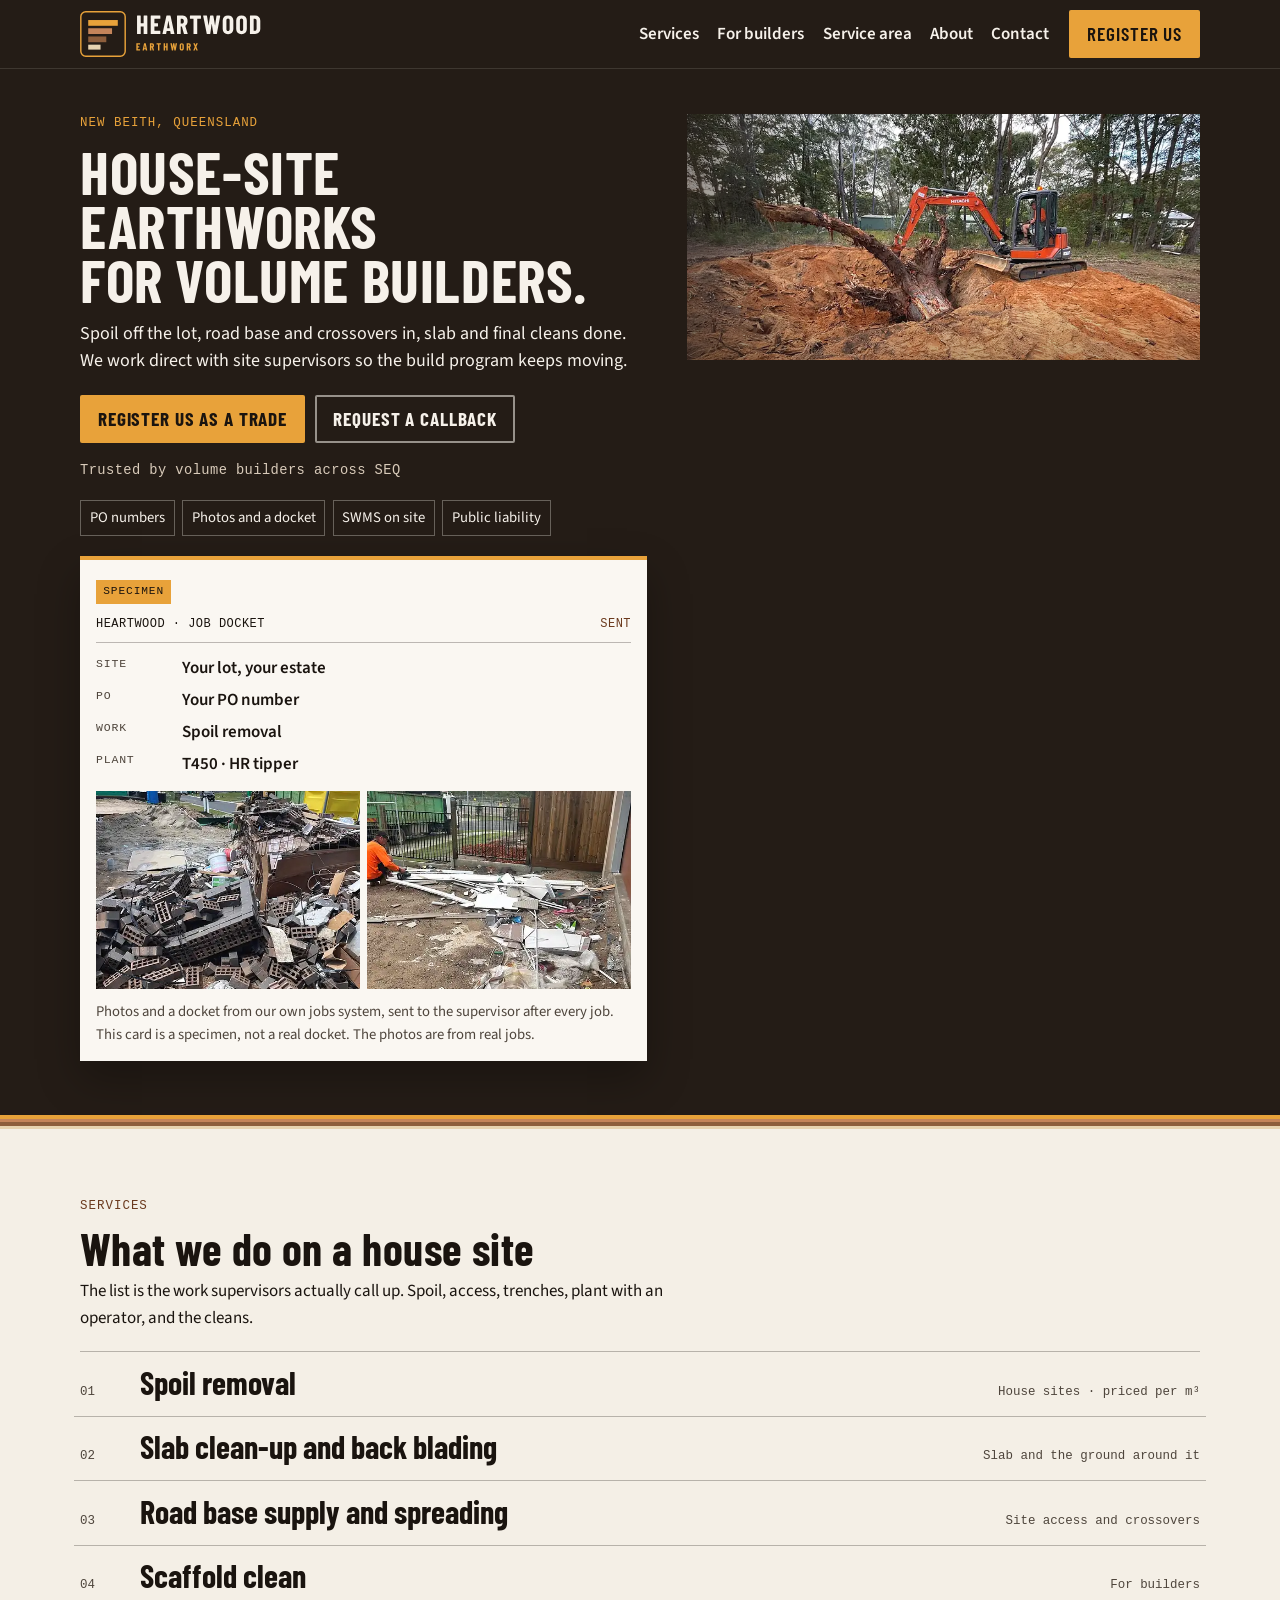
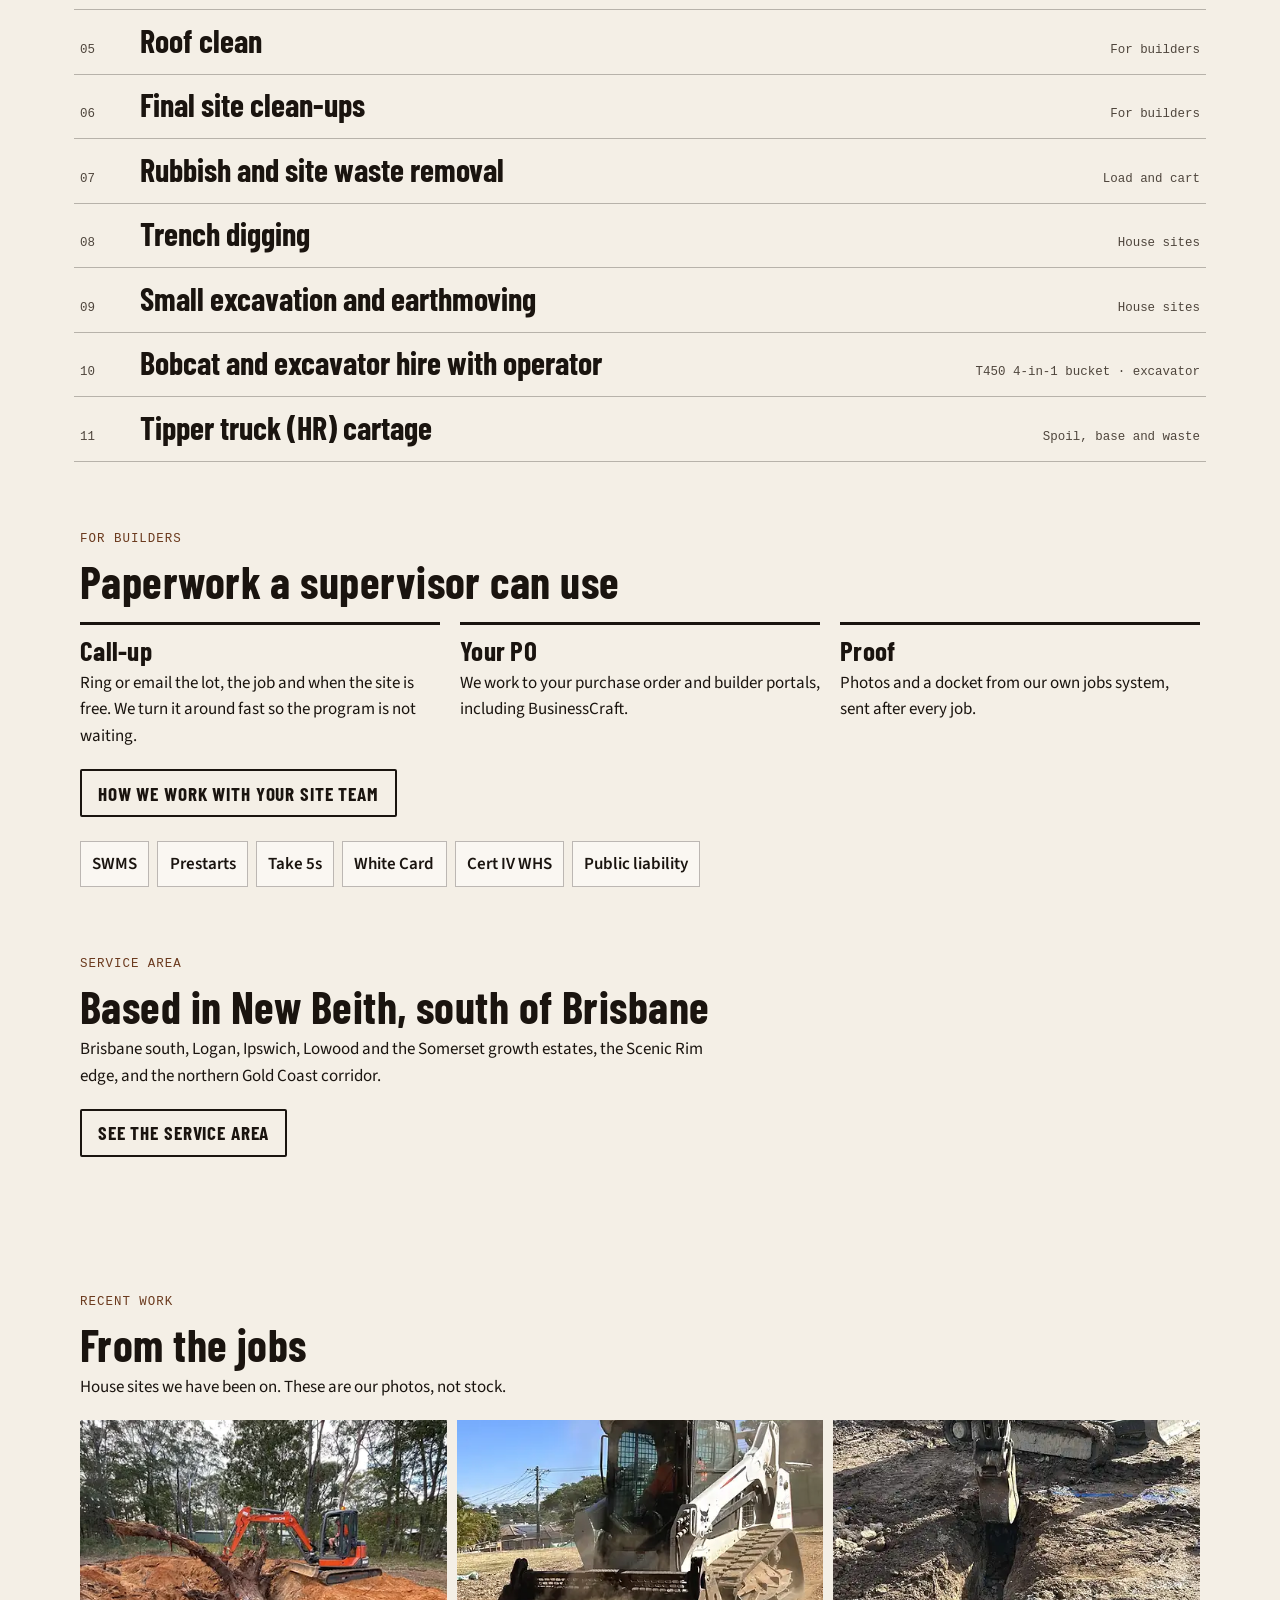
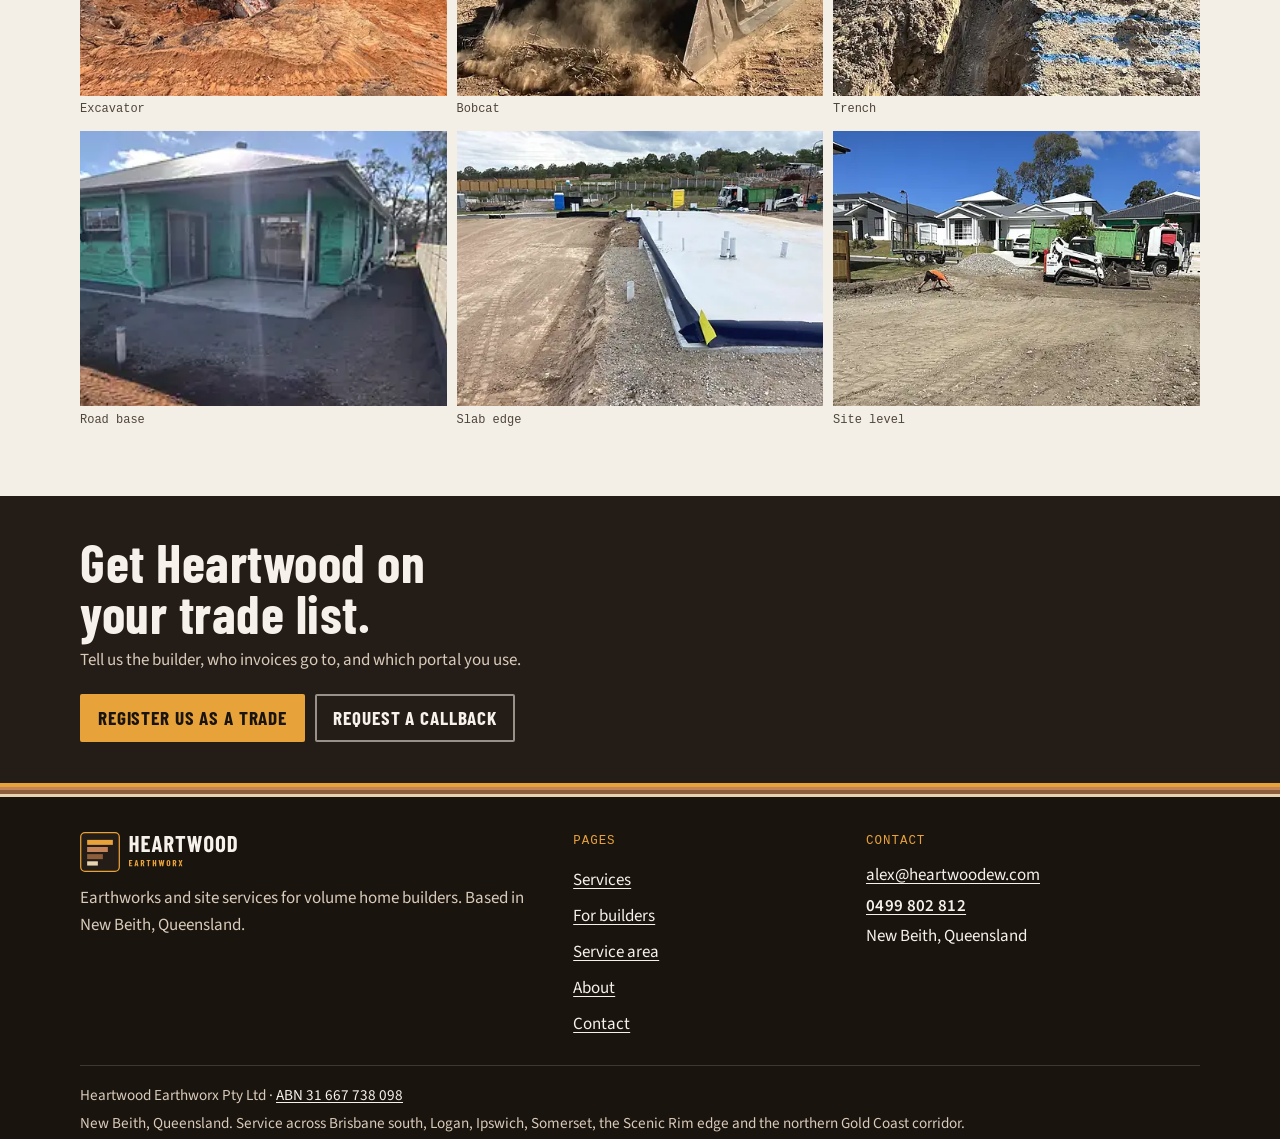
==== index.html @ 65f6368e "Publish Heartwood Earthworx website for GitHub Pages. Static site from Origin main (58dee75), with C" ====
<!DOCTYPE html>
<html lang="en-AU">
<head>
  <meta charset="utf-8">
  <meta name="viewport" content="width=device-width, initial-scale=1">
  <title>Heartwood Earthworx | House-site earthworks, SEQ</title>
  <meta name="description" content="Spoil removal, slab and final cleans, road base, trenches and plant with an operator. For volume home builders in SEQ. New Beith, QLD.">
  <link rel="canonical" href="https://heartwoodew.com/">
  <meta name="theme-color" content="#241c16">
  <meta name="robots" content="index, follow">
  <meta property="og:type" content="website">
  <meta property="og:site_name" content="Heartwood Earthworx">
  <meta property="og:locale" content="en_AU">
  <meta property="og:title" content="Heartwood Earthworx | House-site earthworks, SEQ">
  <meta property="og:description" content="Spoil removal, slab and final cleans, road base, trenches and plant with an operator. For volume home builders in SEQ. New Beith, QLD.">
  <meta property="og:url" content="https://heartwoodew.com/">
  <meta property="og:image" content="https://heartwoodew.com/images/og-image.png">
  <meta property="og:image:width" content="1200">
  <meta property="og:image:height" content="630">
  <meta property="og:image:alt" content="Heartwood Earthworx. House-site earthworks for volume builders in south-east Queensland.">
  <meta name="twitter:card" content="summary_large_image">
  <meta name="twitter:title" content="Heartwood Earthworx | House-site earthworks, SEQ">
  <meta name="twitter:description" content="Spoil removal, slab and final cleans, road base, trenches and plant with an operator. For volume home builders in SEQ. New Beith, QLD.">
  <meta name="twitter:image" content="https://heartwoodew.com/images/og-image.png">
  <link rel="icon" href="favicon.svg" type="image/svg+xml">
  <link rel="icon" href="favicon-32.png" type="image/png" sizes="32x32">
  <link rel="icon" href="favicon.ico" sizes="any">
  <link rel="apple-touch-icon" href="apple-touch-icon.png">
  <link rel="manifest" href="site.webmanifest">
  <link rel="preload" href="fonts/barlow-condensed-700.woff2" as="font" type="font/woff2" crossorigin>
  <link rel="preload" href="fonts/source-sans-3-400.woff2" as="font" type="font/woff2" crossorigin>
  <link rel="preload" as="image" type="image/webp" href="images/jobs/excavator-stump-1280.webp" imagesrcset="images/jobs/excavator-stump-800.webp 800w, images/jobs/excavator-stump-1280.webp 1280w, images/jobs/excavator-stump-1600.webp 1600w" imagesizes="(min-width: 960px) 46vw, 100vw">
  <link rel="stylesheet" href="css/styles.css">
  <script type="application/ld+json" id="business-schema">
{
  "@context": "https://schema.org",
  "@type": "HomeAndConstructionBusiness",
  "@id": "https://heartwoodew.com/#business",
  "name": "Heartwood Earthworx",
  "legalName": "Heartwood Earthworx Pty Ltd",
  "url": "https://heartwoodew.com/",
  "image": "https://heartwoodew.com/images/og-image.png",
  "logo": "https://heartwoodew.com/images/logo-mark.png",
  "email": "alex@heartwoodew.com",
  "telephone": "+61499802812",
  "foundingDate": "2022",
  "description": "Earthworks and site services for volume home builders in south-east Queensland. Spoil removal, slab and final cleans, road base, trenches, and plant hire with operator.",
  "slogan": "House-site earthworks for volume builders.",
  "taxID": "31 667 738 098",
  "currenciesAccepted": "AUD",
  "address": {
    "@type": "PostalAddress",
    "streetAddress": "TODO_STREET_ADDRESS",
    "addressLocality": "New Beith",
    "addressRegion": "QLD",
    "postalCode": "TODO_POSTCODE",
    "addressCountry": "AU"
  },
  "areaServed": [
    {
      "@type": "City",
      "name": "Brisbane"
    },
    {
      "@type": "City",
      "name": "Logan"
    },
    {
      "@type": "City",
      "name": "Ipswich"
    },
    {
      "@type": "AdministrativeArea",
      "name": "Somerset"
    },
    {
      "@type": "AdministrativeArea",
      "name": "Scenic Rim"
    },
    {
      "@type": "AdministrativeArea",
      "name": "Gold Coast northern corridor"
    }
  ],
  "hasOfferCatalog": {
    "@type": "OfferCatalog",
    "name": "House-site earthworks and site services",
    "itemListElement": [
      {
        "@type": "Offer",
        "itemOffered": {
          "@type": "Service",
          "name": "Spoil removal",
          "description": "Load and cart spoil from house sites. Priced per cubic metre."
        }
      },
      {
        "@type": "Offer",
        "itemOffered": {
          "@type": "Service",
          "name": "Slab clean-up and back blading",
          "description": "Clean the slab and back-blade the site around it."
        }
      },
      {
        "@type": "Offer",
        "itemOffered": {
          "@type": "Service",
          "name": "Road base supply and spreading",
          "description": "Supply and spread road base for site access and crossovers."
        }
      },
      {
        "@type": "Offer",
        "itemOffered": {
          "@type": "Service",
          "name": "Scaffold clean",
          "description": "Scaffold clean on house sites."
        }
      },
      {
        "@type": "Offer",
        "itemOffered": {
          "@type": "Service",
          "name": "Roof clean",
          "description": "Roof clean on house sites."
        }
      },
      {
        "@type": "Offer",
        "itemOffered": {
          "@type": "Service",
          "name": "Final site clean-ups",
          "description": "Final clean-up of the house site for the builder."
        }
      },
      {
        "@type": "Offer",
        "itemOffered": {
          "@type": "Service",
          "name": "Rubbish and site waste removal",
          "description": "Load and remove rubbish and site waste."
        }
      },
      {
        "@type": "Offer",
        "itemOffered": {
          "@type": "Service",
          "name": "Trench digging",
          "description": "Trench digging on house sites."
        }
      },
      {
        "@type": "Offer",
        "itemOffered": {
          "@type": "Service",
          "name": "Small excavation and earthmoving",
          "description": "Small excavation and earthmoving on house sites."
        }
      },
      {
        "@type": "Offer",
        "itemOffered": {
          "@type": "Service",
          "name": "Bobcat and excavator hire with operator",
          "description": "A Bobcat T450 compact track loader with a 4-in-1 bucket, and an excavator. Both come with an operator."
        }
      },
      {
        "@type": "Offer",
        "itemOffered": {
          "@type": "Service",
          "name": "Tipper truck (HR) cartage",
          "description": "Cartage in an HR tipper for spoil, road base and site waste."
        }
      }
    ]
  }
}
</script>
  <meta name="geo.region" content="AU-QLD">
  <meta name="geo.placename" content="New Beith">
  <script src="js/config.js" defer></script>
  <script src="js/main.js" defer></script>
</head>
<body>
  <a class="skip-link" href="#main">Skip to content</a>
  <header class="site-header">
    <div class="container header-bar">
      <a class="brand" href="index.html" aria-label="Heartwood Earthworx, home">
        <img src="images/wordmark-on-dark.svg" alt="" width="224" height="56">
      </a>
      <button class="nav-toggle" type="button" aria-expanded="false" aria-controls="site-nav">
        <span class="nav-toggle-label">Menu</span>
      </button>
      <nav class="site-nav" id="site-nav" aria-label="Primary">
        <ul>
            <li><a href="services.html">Services</a></li>
            <li><a href="for-builders.html">For builders</a></li>
            <li><a href="service-area.html">Service area</a></li>
            <li><a href="about.html">About</a></li>
            <li><a href="contact.html">Contact</a></li>
        </ul>
        <a class="btn btn-primary nav-cta" href="contact.html#register">Register us</a>
      </nav>
    </div>
  </header>
  <main id="main">
    
    <section class="hero">
      <div class="container hero-grid">
        <div class="hero-copy">
          <p class="kicker">New Beith, Queensland</p>
          <h1>House-site earthworks<br>for volume builders.</h1>
          <p class="lede">Spoil off the lot, road base and crossovers in, slab and final cleans done. We work direct with site supervisors so the build program keeps moving.</p>
          <div class="hero-actions">
            <a class="btn btn-primary" href="contact.html#register">Register us as a trade</a>
            <a class="btn btn-ghost" href="contact.html#callback">Request a callback</a>
          </div>
          <p class="trust">Trusted by volume builders across SEQ</p>
          <ul class="chip-list">
            <li>PO numbers</li>
            <li>Photos and a docket</li>
            <li>SWMS on site</li>
            <li>Public liability</li>
          </ul>
        </div>
        <figure class="hero-shot">
          <picture>
            <source type="image/webp" srcset="images/jobs/excavator-stump-800.webp 800w, images/jobs/excavator-stump-1280.webp 1280w, images/jobs/excavator-stump-1600.webp 1600w" sizes="(min-width: 960px) 46vw, 100vw">
            <img src="images/jobs/excavator-stump-1280.jpg" srcset="images/jobs/excavator-stump-800.jpg 800w, images/jobs/excavator-stump-1280.jpg 1280w, images/jobs/excavator-stump-1600.jpg 1600w" sizes="(min-width: 960px) 46vw, 100vw" alt="Excavator pulling a stump out of red soil, with the operator in the cab" width="1600" height="768" decoding="async" fetchpriority="high">
          </picture>
        </figure>
        <aside class="docket" aria-label="Specimen job docket. Not a real job.">
          <p class="docket-flag">Specimen</p>
          <p class="docket-head"><span>Heartwood · Job docket</span><span>Sent</span></p>
          <dl>
            <dt>Site</dt><dd>Your lot, your estate</dd>
            <dt>PO</dt><dd>Your PO number</dd>
            <dt>Work</dt><dd>Spoil removal</dd>
            <dt>Plant</dt><dd>T450 · HR tipper</dd>
          </dl>
          <div class="docket-photos">
            <picture>
              <source type="image/webp" srcset="images/jobs/spoil-480.webp 480w" sizes="180px">
              <img src="images/jobs/spoil-480.jpg" alt="Pile of bricks, tiles and builders’ rubble on a house site" width="480" height="640" decoding="async">
            </picture>
            <picture>
              <source type="image/webp" srcset="images/jobs/tipper-480.webp 480w" sizes="180px">
              <img src="images/jobs/tipper-480.jpg" alt="Building waste beside a house, with a tipper truck parked out the front" width="480" height="640" decoding="async">
            </picture>
          </div>
          <p class="docket-foot">Photos and a docket from our own jobs system, sent to the supervisor after every job. This card is a specimen, not a real docket. The photos are from real jobs.</p>
        </aside>
      </div>
    </section>
    <div class="strata" aria-hidden="true"><span></span><span></span><span></span><span></span></div>
    <section class="section" aria-labelledby="services-title">
      <div class="container">
        <div class="section-head">
          <p class="section-kicker">Services</p>
          <h2 id="services-title">What we do on a house site</h2>
          <p>The list is the work supervisors actually call up. Spoil, access, trenches, plant with an operator, and the cleans.</p>
        </div>
        <ol class="scope">
          <li>
            <a href="services.html#spoil">
              <span class="scope-num">01</span>
              <span class="scope-name">Spoil removal</span>
              <span class="scope-meta">House sites · priced per m³</span>
            </a>
          </li>
          <li>
            <a href="services.html#slab">
              <span class="scope-num">02</span>
              <span class="scope-name">Slab clean-up and back blading</span>
              <span class="scope-meta">Slab and the ground around it</span>
            </a>
          </li>
          <li>
            <a href="services.html#road-base">
              <span class="scope-num">03</span>
              <span class="scope-name">Road base supply and spreading</span>
              <span class="scope-meta">Site access and crossovers</span>
            </a>
          </li>
          <li>
            <a href="services.html#scaffold">
              <span class="scope-num">04</span>
              <span class="scope-name">Scaffold clean</span>
              <span class="scope-meta">For builders</span>
            </a>
          </li>
          <li>
            <a href="services.html#roof">
              <span class="scope-num">05</span>
              <span class="scope-name">Roof clean</span>
              <span class="scope-meta">For builders</span>
            </a>
          </li>
          <li>
            <a href="services.html#final-clean">
              <span class="scope-num">06</span>
              <span class="scope-name">Final site clean-ups</span>
              <span class="scope-meta">For builders</span>
            </a>
          </li>
          <li>
            <a href="services.html#waste">
              <span class="scope-num">07</span>
              <span class="scope-name">Rubbish and site waste removal</span>
              <span class="scope-meta">Load and cart</span>
            </a>
          </li>
          <li>
            <a href="services.html#trench">
              <span class="scope-num">08</span>
              <span class="scope-name">Trench digging</span>
              <span class="scope-meta">House sites</span>
            </a>
          </li>
          <li>
            <a href="services.html#excavation">
              <span class="scope-num">09</span>
              <span class="scope-name">Small excavation and earthmoving</span>
              <span class="scope-meta">House sites</span>
            </a>
          </li>
          <li>
            <a href="services.html#plant">
              <span class="scope-num">10</span>
              <span class="scope-name">Bobcat and excavator hire with operator</span>
              <span class="scope-meta">T450 4-in-1 bucket · excavator</span>
            </a>
          </li>
          <li>
            <a href="services.html#tipper">
              <span class="scope-num">11</span>
              <span class="scope-name">Tipper truck (HR) cartage</span>
              <span class="scope-meta">Spoil, base and waste</span>
            </a>
          </li>
        </ol>
      </div>
    </section>
    <section class="section" aria-labelledby="work-title" style="padding-top: 0">
      <div class="container">
        <div class="section-head">
          <p class="section-kicker">For builders</p>
          <h2 id="work-title">Paperwork a supervisor can use</h2>
        </div>
        <div class="split">
          <article>
            <h3>Call-up</h3>
            <p>Ring or email the lot, the job and when the site is free. We turn it around fast so the program is not waiting.</p>
          </article>
          <article>
            <h3>Your PO</h3>
            <p>We work to your purchase order and builder portals, including BusinessCraft.</p>
          </article>
          <article>
            <h3>Proof</h3>
            <p>Photos and a docket from our own jobs system, sent after every job.</p>
          </article>
        </div>
        <p style="margin-top: 1.25rem"><a class="btn btn-line" href="for-builders.html">How we work with your site team</a></p>
        <h3 class="sr-only">On site</h3>
        <ul class="fact-row" style="margin-top: 1.5rem">
          <li>SWMS</li>
          <li>Prestarts</li>
          <li>Take 5s</li>
          <li>White Card</li>
          <li>Cert IV WHS</li>
          <li>Public liability</li>
        </ul>
      </div>
    </section>
    <section class="section" aria-labelledby="area-title" style="padding-top: 0">
      <div class="container">
        <div class="section-head">
          <p class="section-kicker">Service area</p>
          <h2 id="area-title">Based in New Beith, south of Brisbane</h2>
          <p>Brisbane south, Logan, Ipswich, Lowood and the Somerset growth estates, the Scenic Rim edge, and the northern Gold Coast corridor.</p>
        </div>
        <p><a class="btn btn-line" href="service-area.html">See the service area</a></p>
      </div>
    </section>
    <section class="section" aria-labelledby="recent-title">
      <div class="container">
        <div class="section-head">
          <p class="section-kicker">Recent work</p>
          <h2 id="recent-title">From the jobs</h2>
          <p>House sites we have been on. These are our photos, not stock.</p>
        </div>
        <ul class="work-grid">
          <li>
            <a href="services.html#excavation">
              <picture>
                <source type="image/webp" srcset="images/jobs/excavator-stump-alt-480.webp 480w, images/jobs/excavator-stump-alt-800.webp 800w" sizes="(min-width: 800px) 30vw, 50vw">
                <img src="images/jobs/excavator-stump-alt-800.jpg" srcset="images/jobs/excavator-stump-alt-480.jpg 480w, images/jobs/excavator-stump-alt-800.jpg 800w" sizes="(min-width: 800px) 30vw, 50vw" alt="Excavator lifting a stump clear of the hole, operator in the cab" width="800" height="600" loading="lazy" decoding="async">
              </picture>
              <span>Excavator</span>
            </a>
          </li>
          <li>
            <a href="services.html#plant">
              <picture>
                <source type="image/webp" srcset="images/jobs/bobcat-480.webp 480w, images/jobs/bobcat-800.webp 800w" sizes="(min-width: 800px) 30vw, 50vw">
                <img src="images/jobs/bobcat-800.jpg" srcset="images/jobs/bobcat-480.jpg 480w, images/jobs/bobcat-800.jpg 800w" sizes="(min-width: 800px) 30vw, 50vw" alt="Compact track loader with a 4-in-1 bucket clearing the ground" width="800" height="1067" loading="lazy" decoding="async">
              </picture>
              <span>Bobcat</span>
            </a>
          </li>
          <li>
            <a href="services.html#trench">
              <picture>
                <source type="image/webp" srcset="images/jobs/trench-480.webp 480w, images/jobs/trench-800.webp 800w" sizes="(min-width: 800px) 30vw, 50vw">
                <img src="images/jobs/trench-800.jpg" srcset="images/jobs/trench-480.jpg 480w, images/jobs/trench-800.jpg 800w" sizes="(min-width: 800px) 30vw, 50vw" alt="Excavator bucket in a service trench beside a new house" width="800" height="1067" loading="lazy" decoding="async">
              </picture>
              <span>Trench</span>
            </a>
          </li>
          <li>
            <a href="services.html#road-base">
              <picture>
                <source type="image/webp" srcset="images/jobs/road-base-480.webp 480w, images/jobs/road-base-800.webp 800w" sizes="(min-width: 800px) 30vw, 50vw">
                <img src="images/jobs/road-base-800.jpg" srcset="images/jobs/road-base-480.jpg 480w, images/jobs/road-base-800.jpg 800w" sizes="(min-width: 800px) 30vw, 50vw" alt="Road base spread around a house slab" width="1280" height="498" loading="lazy" decoding="async">
              </picture>
              <span>Road base</span>
            </a>
          </li>
          <li>
            <a href="services.html#slab">
              <picture>
                <source type="image/webp" srcset="images/jobs/slab-edge-480.webp 480w, images/jobs/slab-edge-800.webp 800w" sizes="(min-width: 800px) 30vw, 50vw">
                <img src="images/jobs/slab-edge-800.jpg" srcset="images/jobs/slab-edge-480.jpg 480w, images/jobs/slab-edge-800.jpg 800w" sizes="(min-width: 800px) 30vw, 50vw" alt="House slab with the ground trimmed along the edge" width="1200" height="900" loading="lazy" decoding="async">
              </picture>
              <span>Slab edge</span>
            </a>
          </li>
          <li>
            <a href="services.html#excavation">
              <picture>
                <source type="image/webp" srcset="images/jobs/site-level-480.webp 480w, images/jobs/site-level-800.webp 800w" sizes="(min-width: 800px) 30vw, 50vw">
                <img src="images/jobs/site-level-800.jpg" srcset="images/jobs/site-level-480.jpg 480w, images/jobs/site-level-800.jpg 800w" sizes="(min-width: 800px) 30vw, 50vw" alt="A house lot levelled flat, with a loader and tipper on site" width="800" height="1067" loading="lazy" decoding="async">
              </picture>
              <span>Site level</span>
            </a>
          </li>
        </ul>
      </div>
    </section>
    <section class="cta-band">
      <div class="container">
        <h2>Get Heartwood on your trade list.</h2>
        <p>Tell us the builder, who invoices go to, and which portal you use.</p>
        <div class="cta-actions">
          <a class="btn btn-primary" href="contact.html#register">Register us as a trade</a>
          <a class="btn btn-ghost" href="contact.html#callback">Request a callback</a>
        </div>
      </div>
    </section>
    <!--
      TESTIMONIALS
      Leave this block commented out until a real person has approved a quote in writing.
      Do not invent reviews, star ratings, builder names, or logos.

      <section class="section" aria-labelledby="testimonials-title">
        <div class="container">
          <h2 id="testimonials-title">From the site teams</h2>
          <figure>
            <blockquote>
              <p>Replace this with the approved quote.</p>
            </blockquote>
            <figcaption>Name, role, builder — only with written permission</figcaption>
          </figure>
        </div>
      </section>
    -->
    
  </main>
  <div class="strata" aria-hidden="true"><span></span><span></span><span></span><span></span></div>
  <footer class="site-footer">
    <div class="container footer-grid">
      <div>
        <a class="brand" href="index.html" aria-label="Heartwood Earthworx, home">
          <img src="images/wordmark-on-dark.svg" alt="" width="224" height="56">
        </a>
        <p class="footer-blurb">Earthworks and site services for volume home builders. Based in New Beith, Queensland.</p>
      </div>
      <nav aria-label="Footer">
        <p class="footer-label">Pages</p>
        <ul>
            <li><a href="services.html">Services</a></li>
            <li><a href="for-builders.html">For builders</a></li>
            <li><a href="service-area.html">Service area</a></li>
            <li><a href="about.html">About</a></li>
            <li><a href="contact.html">Contact</a></li>
        </ul>
      </nav>
      <div>
        <p class="footer-label">Contact</p>
        <address>
          <a data-email href="mailto:alex@heartwoodew.com">alex@heartwoodew.com</a>
          <!-- Keep this number in step with phoneDisplay and phoneTel in js/config.js. -->
          <a class="phone" data-phone href="tel:+61499802812">0499 802 812</a>
          <span>New Beith, Queensland</span>
        </address>
      </div>
    </div>
    <div class="container legal">
      <p>Heartwood Earthworx Pty Ltd · <a href="https://abr.business.gov.au/ABN/View?abn=31667738098">ABN 31 667 738 098<span class="sr-only"> (opens the Australian Business Register)</span></a></p>
      <p>New Beith, Queensland. Service across Brisbane south, Logan, Ipswich, Somerset, the Scenic Rim edge and the northern Gold Coast corridor.</p>
    </div>
  </footer>
</body>
</html>
---- css/styles.css ----
/* Heartwood Earthworx — static site styles. Mobile first. */

@font-face {
  font-family: "Barlow Condensed";
  src: url("../fonts/barlow-condensed-600.woff2") format("woff2");
  font-weight: 600;
  font-style: normal;
  font-display: swap;
}

@font-face {
  font-family: "Barlow Condensed";
  src: url("../fonts/barlow-condensed-700.woff2") format("woff2");
  font-weight: 700;
  font-style: normal;
  font-display: swap;
}

@font-face {
  font-family: "Source Sans 3";
  src: url("../fonts/source-sans-3-400.woff2") format("woff2");
  font-weight: 400;
  font-style: normal;
  font-display: swap;
}

@font-face {
  font-family: "Source Sans 3";
  src: url("../fonts/source-sans-3-600.woff2") format("woff2");
  font-weight: 600;
  font-style: normal;
  font-display: swap;
}

:root {
  --ink: #1a140f;
  --charcoal: #241c16;
  --charcoal-deep: #1a140f;
  --panel: #2c241c;
  --cream: #f4efe6;
  --paper: #faf7f2;
  --sand: #efe6da;
  --line: rgba(26, 20, 15, 0.16);
  --line-strong: rgba(26, 20, 15, 0.28);
  --muted: #4e453c;
  --soil: #6b3a1e;
  --amber: #e8a23a;
  --amber-hot: #f0b04a;
  --clay: #c4845a;
  --on-dark: #f6f1ea;
  --on-dark-muted: #d9cbba;
  --display: "Barlow Condensed", "Arial Narrow", "Segoe UI", sans-serif;
  --sans: "Source Sans 3", "Segoe UI", sans-serif;
  --mono: ui-monospace, "SFMono-Regular", "Cascadia Mono", "Segoe UI Mono", Menlo, Consolas, monospace;
  --header-h: 68px;
  color-scheme: light;
}

*,
*::before,
*::after {
  box-sizing: border-box;
}

html {
  scroll-behavior: smooth;
}

body {
  margin: 0;
  font-family: var(--sans);
  font-size: 1.0625rem;
  line-height: 1.55;
  color: var(--ink);
  background: var(--cream);
  text-rendering: optimizeLegibility;
}

img {
  max-width: 100%;
  height: auto;
}

h1,
h2,
h3 {
  font-family: var(--display);
  font-weight: 700;
  line-height: 0.95;
  letter-spacing: 0.01em;
}

p {
  margin: 0 0 0.9rem;
}

p:last-child {
  margin-bottom: 0;
}

a {
  color: var(--soil);
  text-underline-offset: 0.15em;
}

a:hover {
  color: var(--ink);
}

:focus {
  outline: none;
}

:focus-visible {
  outline: 3px solid var(--ink);
  outline-offset: 3px;
}

.site-header :focus-visible,
.hero :focus-visible,
.page-head :focus-visible,
.cta-band :focus-visible,
.site-footer :focus-visible {
  outline-color: var(--on-dark);
}

::selection {
  background: var(--amber);
  color: var(--ink);
}

.skip-link {
  position: absolute;
  left: 1rem;
  top: -4rem;
  z-index: 80;
  background: var(--amber);
  color: var(--ink);
  padding: 0.6rem 0.8rem;
  font-weight: 700;
  text-decoration: none;
}

.skip-link:focus {
  top: 1rem;
}

.sr-only {
  position: absolute;
  width: 1px;
  height: 1px;
  padding: 0;
  margin: -1px;
  overflow: hidden;
  clip: rect(0, 0, 0, 0);
  white-space: nowrap;
  border: 0;
}

.container {
  width: min(1120px, calc(100% - 2rem));
  margin-inline: auto;
}

.strata {
  display: flex;
  flex-direction: column;
  height: 14px;
}

.strata span {
  flex: 1;
  display: block;
}

.strata span:nth-child(1) { background: #e8a23a; }
.strata span:nth-child(2) { background: #c4845a; }
.strata span:nth-child(3) { background: #8d5e3c; }
.strata span:nth-child(4) { background: #e7d3b0; }

/* Header */

.site-header {
  position: sticky;
  top: 0;
  z-index: 50;
  background: var(--charcoal);
  border-bottom: 1px solid rgba(246, 241, 234, 0.12);
}

.header-bar {
  position: relative;
  display: flex;
  align-items: center;
  justify-content: space-between;
  min-height: var(--header-h);
  gap: 0.75rem;
}

.brand {
  display: flex;
  align-items: center;
  flex: 0 1 auto;
  min-width: 0;
  text-decoration: none;
  color: inherit;
}

.brand img {
  display: block;
  height: 40px;
  width: auto;
}

.nav-toggle {
  display: inline-flex;
  align-items: center;
  justify-content: center;
  min-height: 44px;
  padding: 0 0.85rem;
  background: transparent;
  color: var(--on-dark);
  border: 1px solid rgba(246, 241, 234, 0.45);
  font: inherit;
  font-weight: 600;
  cursor: pointer;
}

.site-nav ul {
  list-style: none;
  margin: 0;
  padding: 0;
}

.site-nav a {
  color: var(--on-dark);
  text-decoration: none;
  font-weight: 600;
}

@media (max-width: 959px) {
  .site-nav {
    display: none;
    position: absolute;
    left: 0;
    right: 0;
    top: 100%;
    background: var(--charcoal);
    border-bottom: 1px solid rgba(246, 241, 234, 0.16);
    padding: 0.4rem 1rem 1rem;
    flex-direction: column;
    gap: 0.15rem;
  }

  .site-nav.is-open {
    display: flex;
  }

  .site-nav a {
    display: flex;
    align-items: center;
    min-height: 48px;
  }

  .site-nav a[aria-current="page"] {
    box-shadow: inset 3px 0 0 var(--amber);
  }

  .nav-cta {
    margin-top: 0.35rem;
  }

  .site-nav .btn-primary,
  .site-nav .btn-primary:hover {
    color: var(--ink);
  }

  body.nav-open {
    overflow: hidden;
  }
}

@media (min-width: 960px) {
  .brand img {
    height: 46px;
  }

  .nav-toggle {
    display: none;
  }

  .site-nav {
    display: flex;
    align-items: center;
    gap: 1.25rem;
    margin-left: auto;
  }

  .site-nav ul {
    display: flex;
    align-items: center;
    gap: 1.15rem;
  }

  .site-nav li a {
    padding: 0.35rem 0;
  }

  .site-nav a:hover {
    color: var(--amber);
  }

  .site-nav .btn-primary,
  .site-nav .btn-primary:hover {
    color: var(--ink);
  }

  .site-nav a[aria-current="page"] {
    box-shadow: inset 0 -2px 0 var(--amber);
  }
}

/* Buttons */

.btn {
  display: inline-flex;
  align-items: center;
  justify-content: center;
  min-height: 48px;
  padding: 0.65rem 1rem;
  border: 2px solid transparent;
  border-radius: 2px;
  font-family: var(--display);
  font-weight: 700;
  font-size: 1.2rem;
  letter-spacing: 0.045em;
  text-transform: uppercase;
  text-decoration: none;
  line-height: 1;
  cursor: pointer;
  text-align: center;
}

.btn-primary {
  background: var(--amber);
  color: var(--ink);
}

.btn-primary:hover {
  background: var(--amber-hot);
  color: var(--ink);
}

.btn-ghost {
  background: transparent;
  color: var(--on-dark);
  border-color: rgba(246, 241, 234, 0.55);
}

.btn-ghost:hover {
  border-color: var(--on-dark);
  color: var(--on-dark);
}

.btn-line {
  background: transparent;
  color: var(--ink);
  border-color: var(--ink);
}

.btn-line:hover {
  background: var(--ink);
  color: var(--on-dark);
}

/* Hero and page heads */

.hero,
.page-head {
  background: var(--charcoal);
  color: var(--on-dark);
}

.hero {
  padding: 1.75rem 0 2.4rem;
}

.hero-grid {
  display: grid;
  gap: 1.75rem;
  align-items: start;
}

.kicker,
.section-kicker,
.footer-label {
  font-family: var(--mono);
  font-size: 0.78rem;
  letter-spacing: 0.08em;
  text-transform: uppercase;
  margin: 0 0 0.65rem;
}

.hero .kicker,
.page-head .kicker,
.footer-label,
.crumbs [aria-current="page"] {
  color: var(--amber);
}

.section-kicker {
  color: var(--soil);
}

.hero h1 {
  margin: 0 0 0.9rem;
  font-size: clamp(2.45rem, 4.7vw, 3.75rem);
  line-height: 0.9;
  text-transform: uppercase;
  max-width: 12em;
}

.lede {
  margin: 0;
  max-width: 40rem;
  font-size: 1.125rem;
  line-height: 1.5;
}

.hero .lede {
  color: var(--on-dark);
}

.hero-actions,
.cta-actions {
  display: flex;
  flex-wrap: wrap;
  gap: 0.65rem;
  margin-top: 1.3rem;
}

.trust {
  margin: 1.1rem 0 0;
  font-family: var(--mono);
  font-size: 0.86rem;
  letter-spacing: 0.03em;
  color: var(--on-dark-muted);
}

.chip-list {
  display: flex;
  flex-wrap: wrap;
  gap: 0.45rem;
  list-style: none;
  padding: 0;
  margin: 1.15rem 0 0;
}

.chip-list li {
  border: 1px solid rgba(246, 241, 234, 0.32);
  padding: 0.35rem 0.55rem;
  font-size: 0.92rem;
  color: var(--on-dark);
}

.page-head {
  padding: 1.35rem 0 1.8rem;
}

.page-head h1 {
  margin: 0 0 0.75rem;
  font-size: clamp(2.35rem, 6vw, 3.8rem);
  max-width: 18ch;
}

.page-head .lede {
  color: var(--on-dark-muted);
  font-size: 1.15rem;
}

.crumbs ol {
  display: flex;
  flex-wrap: wrap;
  gap: 0.35rem 0.15rem;
  list-style: none;
  padding: 0;
  margin: 0 0 0.85rem;
  font-family: var(--mono);
  font-size: 0.75rem;
  letter-spacing: 0.05em;
  text-transform: uppercase;
}

.crumbs a {
  color: var(--on-dark);
  text-decoration: none;
}

.crumbs a:hover {
  color: var(--amber);
}

.crumbs li:not(:last-child)::after {
  content: "/";
  margin-left: 0.4rem;
  color: var(--on-dark-muted);
}

/* Docket specimen */

.docket {
  background: var(--paper);
  color: var(--ink);
  padding: 1rem 1rem 0.9rem;
  box-shadow: 0 18px 40px rgba(0, 0, 0, 0.28);
  border-top: 4px solid var(--amber);
  max-width: 420px;
}

.docket-flag {
  display: inline-block;
  margin: 0 0 0.7rem;
  background: var(--amber);
  color: var(--ink);
  font-family: var(--mono);
  font-size: 0.7rem;
  letter-spacing: 0.08em;
  text-transform: uppercase;
  padding: 0.2rem 0.45rem;
}

.docket-head {
  display: flex;
  justify-content: space-between;
  gap: 1rem;
  margin: 0 0 0.75rem;
  padding-bottom: 0.55rem;
  border-bottom: 1px solid var(--line-strong);
  font-family: var(--mono);
  font-size: 0.75rem;
  letter-spacing: 0.04em;
  text-transform: uppercase;
}

.docket-head span:last-child {
  color: var(--soil);
}

.docket dl {
  display: grid;
  grid-template-columns: 4.6rem minmax(0, 1fr);
  gap: 0.35rem 0.75rem;
  margin: 0;
}

.docket dt {
  font-family: var(--mono);
  font-size: 0.72rem;
  letter-spacing: 0.07em;
  text-transform: uppercase;
  color: var(--muted);
}

.docket dd {
  margin: 0;
  font-weight: 600;
}

.docket-photos {
  display: grid;
  grid-template-columns: 1fr 1fr;
  gap: 0.45rem;
  margin-top: 0.85rem;
}

.docket-photos img {
  width: 100%;
  aspect-ratio: 4 / 3;
  object-fit: cover;
  object-position: center 40%;
  display: block;
}

.hero-shot {
  margin: 0;
  min-width: 0;
  overflow: hidden;
  position: relative;
}

.hero-shot::after {
  content: "";
  position: absolute;
  inset: 0;
  pointer-events: none;
  background: linear-gradient(to top, rgba(36, 28, 22, 0.42), rgba(36, 28, 22, 0) 34%);
}

.hero-shot img {
  width: 100%;
  height: auto;
  aspect-ratio: 1600 / 768;
  object-fit: cover;
  display: block;
}

.plate {
  aspect-ratio: 4 / 3;
  display: flex;
  align-items: flex-end;
  padding: 0.4rem;
  background-color: #e7d9c8;
  background-image: repeating-linear-gradient(
    -45deg,
    #e7d9c8,
    #e7d9c8 6px,
    #efe4d6 6px,
    #efe4d6 12px
  );
  border: 1px solid #c9b59a;
  font-family: var(--mono);
  font-size: 0.68rem;
  letter-spacing: 0.06em;
  text-transform: uppercase;
}

.docket-foot {
  margin: 0.75rem 0 0;
  font-size: 0.92rem;
  color: var(--muted);
}

/* Sections */

.section {
  padding: 2.75rem 0;
}

.section-head {
  margin-bottom: 1.25rem;
  max-width: 40rem;
}

.section-head h2,
.block-title {
  margin: 0 0 0.55rem;
  font-size: clamp(2rem, 4.5vw, 2.8rem);
}

.scope {
  list-style: none;
  margin: 0;
  padding: 0;
  border-top: 1px solid var(--line-strong);
}

.scope a {
  display: grid;
  grid-template-columns: 2.4rem minmax(0, 1fr);
  grid-template-areas:
    "num name"
    "num meta";
  gap: 0.1rem 0.75rem;
  align-items: baseline;
  padding: 0.85rem 0.35rem;
  margin: 0 -0.35rem;
  border-bottom: 1px solid var(--line-strong);
  color: inherit;
  text-decoration: none;
}

.scope a:hover {
  background: var(--sand);
  color: inherit;
}

.scope-num {
  grid-area: num;
  font-family: var(--mono);
  font-size: 0.78rem;
  color: var(--muted);
}

.scope-name {
  grid-area: name;
  font-family: var(--display);
  font-weight: 700;
  font-size: clamp(1.5rem, 2.5vw, 2rem);
  line-height: 1.05;
}

.scope-meta {
  grid-area: meta;
  font-family: var(--mono);
  font-size: 0.78rem;
  color: var(--muted);
}

.fact-row {
  display: flex;
  flex-wrap: wrap;
  gap: 0.5rem;
  list-style: none;
  padding: 0;
  margin: 0;
}

.fact-row li {
  background: var(--paper);
  border: 1px solid var(--line-strong);
  padding: 0.55rem 0.7rem;
  font-weight: 600;
  min-height: 44px;
  display: inline-flex;
  align-items: center;
}

.split {
  display: grid;
  gap: 1.25rem;
}

.split article {
  border-top: 3px solid var(--ink);
  padding-top: 0.8rem;
}

.split h3 {
  margin: 0 0 0.4rem;
  font-size: 1.7rem;
}

.steps {
  list-style: none;
  margin: 0;
  padding: 0;
  counter-reset: step;
}

.steps > li {
  counter-increment: step;
  display: grid;
  grid-template-columns: 3rem minmax(0, 1fr);
  gap: 0.35rem 0.85rem;
  padding: 1.1rem 0;
  border-top: 1px solid var(--line-strong);
}

.steps > li::before {
  content: counter(step, decimal-leading-zero);
  font-family: var(--display);
  font-weight: 700;
  font-size: 1.8rem;
  line-height: 1;
  color: var(--soil);
}

.steps h3 {
  margin: 0 0 0.3rem;
  font-size: 1.7rem;
}

.check-list {
  margin: 0;
  padding-left: 1.15rem;
}

.check-list li {
  margin: 0.35rem 0;
}

.coverage {
  list-style: none;
  margin: 0;
  padding: 0 0 0 0.2rem;
  border-left: 3px solid var(--ink);
}

.coverage > li {
  position: relative;
  padding: 0 0 1.4rem 1.2rem;
}

.coverage > li::before {
  content: "";
  position: absolute;
  width: 0.75rem;
  height: 0.75rem;
  left: -0.5rem;
  top: 0.35rem;
  background: var(--amber);
  border: 2px solid var(--ink);
  border-radius: 50%;
}

.coverage h2 {
  margin: 0 0 0.3rem;
  font-size: clamp(1.7rem, 3vw, 2.15rem);
}

.coverage p {
  max-width: 42rem;
  margin: 0;
}

.note {
  font-size: 0.95rem;
  color: var(--muted);
}

.cta-band {
  background: var(--charcoal);
  color: var(--on-dark);
  padding: 2.6rem 0;
}

.cta-band h2 {
  margin: 0 0 0.55rem;
  font-size: clamp(2.15rem, 5vw, 3.3rem);
  max-width: 16ch;
}

.cta-band p {
  max-width: 38rem;
  color: var(--on-dark-muted);
  margin: 0;
}

/* Services layout */

.service-layout {
  display: block;
}

.jump {
  display: flex;
  gap: 0.4rem;
  overflow-x: auto;
  list-style: none;
  padding: 0 0 0.4rem;
  margin: 0 0 0.5rem;
}

.jump a {
  display: inline-flex;
  align-items: center;
  min-height: 44px;
  padding: 0.25rem 0.7rem;
  border: 1px solid var(--line-strong);
  background: var(--paper);
  color: var(--ink);
  text-decoration: none;
  white-space: nowrap;
  font-weight: 600;
}

.jump a:hover {
  border-color: var(--ink);
  color: var(--ink);
}

.service {
  padding: 1.35rem 0;
  border-top: 1px solid var(--line-strong);
  scroll-margin-top: 5.4rem;
}

.service h2 {
  margin: 0 0 0.4rem;
  font-size: clamp(1.8rem, 3vw, 2.35rem);
}

.service p {
  max-width: 46rem;
}

.service.has-photo {
  display: grid;
  gap: 1rem;
  align-items: start;
}

.service-photo,
.service-photos figure {
  margin: 0;
}

.service-photo img,
.service-photos img,
.work-grid img {
  width: 100%;
  aspect-ratio: 4 / 3;
  object-fit: cover;
  object-position: center;
  display: block;
}

.service-photo figcaption,
.service-photos figcaption,
.work-grid span {
  display: block;
  margin-top: 0.35rem;
  font-family: var(--mono);
  font-size: 0.75rem;
  line-height: 1.35;
  color: var(--muted);
}

.service-photos {
  display: grid;
  gap: 0.75rem;
}

.service-photo.is-wide img {
  aspect-ratio: 2.2 / 1;
}

.work-grid {
  list-style: none;
  margin: 0;
  padding: 0;
  display: grid;
  grid-template-columns: 1fr 1fr;
  gap: 0.85rem 0.6rem;
}

.work-grid a {
  color: inherit;
  text-decoration: none;
}

.work-grid a:hover span {
  color: var(--ink);
}

.photo-grid {
  display: grid;
  gap: 1rem;
  grid-template-columns: 1fr;
}

.photo-slot {
  margin: 0;
}

.photo-frame {
  position: relative;
  aspect-ratio: 3 / 2;
  overflow: hidden;
  display: flex;
  align-items: flex-end;
  padding: 0.55rem;
  background-color: #e7d9c8;
  background-image: repeating-linear-gradient(
    -45deg,
    #e7d9c8,
    #e7d9c8 8px,
    #efe4d6 8px,
    #efe4d6 16px
  );
  border: 1px solid #c9b59a;
}

.photo-frame strong {
  font-family: var(--mono);
  font-size: 0.72rem;
  letter-spacing: 0.05em;
  text-transform: uppercase;
  background: var(--ink);
  color: var(--on-dark);
  padding: 0.25rem 0.4rem;
}

.photo-slot figcaption {
  margin-top: 0.4rem;
  font-family: var(--mono);
  font-size: 0.75rem;
  line-height: 1.4;
  color: var(--muted);
}

.photo-slot.has-photo .photo-frame {
  padding: 0;
  background: var(--charcoal);
}

.photo-slot.has-photo .photo-frame strong {
  display: none;
}

.photo-slot.has-photo img {
  position: absolute;
  inset: 0;
  width: 100%;
  height: 100%;
  max-width: none;
  object-fit: cover;
}

/* About */

.about-grid,
.contact-layout,
.two-col {
  display: grid;
  gap: 1.75rem;
}

.facts {
  width: 100%;
  border-collapse: collapse;
  background: var(--paper);
}

.facts th,
.facts td {
  text-align: left;
  vertical-align: top;
  padding: 0.75rem 0.8rem;
  border-bottom: 1px solid var(--line);
}

.facts th {
  font-family: var(--mono);
  font-weight: 400;
  font-size: 0.75rem;
  letter-spacing: 0.06em;
  text-transform: uppercase;
  color: var(--muted);
  width: 38%;
}

.facts tr:last-child th,
.facts tr:last-child td {
  border-bottom: 0;
}

/* Contact */

.field {
  display: flex;
  flex-direction: column;
  gap: 0.35rem;
  margin: 0 0 0.9rem;
}

.field label,
.form-legend {
  font-family: var(--mono);
  font-size: 0.75rem;
  letter-spacing: 0.06em;
  text-transform: uppercase;
}

input,
select,
textarea {
  font: inherit;
  font-size: 1rem;
  color: var(--ink);
  background: var(--paper);
  border: 1px solid #c9bba8;
  border-radius: 2px;
  padding: 0.7rem 0.75rem;
  min-height: 48px;
  width: 100%;
}

textarea {
  min-height: 9rem;
  resize: vertical;
}

select {
  appearance: none;
  background-image: linear-gradient(45deg, transparent 50%, var(--ink) 50%),
    linear-gradient(135deg, var(--ink) 50%, transparent 50%);
  background-position: calc(100% - 1.1rem) 55%, calc(100% - 0.75rem) 55%;
  background-size: 6px 6px, 6px 6px;
  background-repeat: no-repeat;
  padding-right: 2.2rem;
}

input:focus-visible,
select:focus-visible,
textarea:focus-visible {
  outline: 3px solid var(--ink);
  outline-offset: 2px;
  border-color: var(--ink);
}

input:user-invalid,
select:user-invalid,
textarea:user-invalid {
  border-color: #8c2f1b;
}

.hp {
  position: absolute;
  left: -10000px;
  width: 1px;
  height: 1px;
  overflow: hidden;
}

.form-note,
.form-status {
  font-size: 0.98rem;
}

.form-status {
  min-height: 1.4em;
  font-weight: 600;
  margin: 0.75rem 0 0;
}

.form-status[data-state="error"] {
  color: #8c2f1b;
}

.form-success {
  background: var(--charcoal);
  color: var(--on-dark);
  padding: 1.25rem;
}

.form-success h2 {
  margin: 0 0 0.4rem;
  font-size: 2.2rem;
}

.contact-card {
  background: var(--paper);
  border: 1px solid var(--line-strong);
  padding: 1rem 1rem 1.1rem;
}

.contact-card h2 {
  margin: 0 0 0.7rem;
  font-size: 1.8rem;
}

address {
  font-style: normal;
}

.contact-card a,
.contact-card .phone,
.site-footer address a,
.site-footer address .phone,
.site-footer address span {
  display: block;
  margin: 0.25rem 0;
}

.phone {
  font-weight: 700;
  letter-spacing: 0.02em;
}

/* Footer */

.site-footer {
  background: var(--charcoal-deep);
  color: var(--on-dark);
  padding: 2.2rem 0 1.4rem;
}

.footer-grid {
  display: grid;
  gap: 1.6rem;
}

.site-footer a {
  color: var(--on-dark);
}

.site-footer a:hover {
  color: var(--amber);
}

.site-footer .brand img {
  height: 40px;
  margin-bottom: 0.8rem;
}

.footer-blurb {
  color: var(--on-dark-muted);
  max-width: 28rem;
}

.site-footer ul {
  list-style: none;
  margin: 0;
  padding: 0;
}

.site-footer li a {
  display: inline-flex;
  align-items: center;
  min-height: 36px;
}

.legal {
  margin-top: 1.4rem;
  padding-top: 0.9rem;
  border-top: 1px solid rgba(246, 241, 234, 0.16);
  color: var(--on-dark-muted);
  font-size: 0.95rem;
}

.legal p {
  margin: 0.25rem 0;
}

/* Wider layouts */

@media (min-width: 640px) {
  .photo-grid {
    grid-template-columns: 1fr 1fr;
  }
}

@media (min-width: 720px) {
  .container {
    width: min(1120px, calc(100% - 3rem));
  }

  .scope a {
    grid-template-columns: 3rem minmax(0, 1fr) auto;
    grid-template-areas: "num name meta";
    align-items: baseline;
  }

  .split {
    grid-template-columns: repeat(3, minmax(0, 1fr));
  }
}

@media (min-width: 800px) {
  .section {
    padding: 4.25rem 0;
  }

  .hero {
    padding: 2.8rem 0 3.4rem;
  }
}

@media (min-width: 900px) {
  .about-grid,
  .contact-layout,
  .two-col {
    grid-template-columns: 1.15fr 0.85fr;
    align-items: start;
    gap: 2.5rem;
  }

  .footer-grid {
    grid-template-columns: 1.4fr 0.8fr 1fr;
  }
}

@media (min-width: 800px) {
  .service.has-photo {
    grid-template-columns: minmax(0, 1fr) 260px;
  }

  .work-grid {
    grid-template-columns: repeat(3, 1fr);
  }
}

@media (min-width: 960px) {
  .hero-grid {
    grid-template-columns: minmax(0, 1.05fr) minmax(280px, 0.95fr);
    grid-template-areas:
      "copy shot"
      "docket shot";
    gap: 1.25rem 2.5rem;
    align-items: stretch;
  }

  .hero-copy {
    grid-area: copy;
  }

  .hero-shot {
    grid-area: shot;
    align-self: start;
    height: auto;
  }

  .hero-shot::after {
    background:
      linear-gradient(to right, rgba(36, 28, 22, 0.5), rgba(36, 28, 22, 0) 24%),
      linear-gradient(to top, rgba(36, 28, 22, 0.3), rgba(36, 28, 22, 0) 28%);
  }

  .hero-shot img {
    height: auto;
    min-height: 0;
    aspect-ratio: 1600 / 768;
    object-position: center;
  }

  .hero .docket {
    grid-area: docket;
    max-width: none;
    width: 100%;
  }

  .service-layout {
    display: grid;
    grid-template-columns: 230px minmax(0, 1fr);
    gap: 2.5rem;
    align-items: start;
  }

  .jump {
    position: sticky;
    top: 5.4rem;
    flex-direction: column;
    overflow: visible;
    margin: 0;
    padding: 0;
  }

  .jump a {
    white-space: normal;
  }

  .photo-grid {
    grid-template-columns: 1fr 1fr 1fr;
  }
}

@media (max-width: 560px) {
  .hero-actions .btn,
  .cta-actions .btn,
  .form-actions .btn {
    width: 100%;
  }

  .facts,
  .facts tbody,
  .facts tr,
  .facts th,
  .facts td {
    display: block;
    width: 100%;
  }

  .facts th {
    padding-bottom: 0;
    border-bottom: 0;
  }

  .facts td {
    padding-top: 0.15rem;
  }
}

@media (max-width: 380px) {
  .brand img {
    height: 34px;
  }
}

@media (prefers-reduced-motion: reduce) {
  html {
    scroll-behavior: auto;
  }

  *,
  *::before,
  *::after {
    animation: none !important;
    transition: none !important;
  }
}

@media print {
  .site-header,
  .skip-link,
  .nav-toggle,
  .hero-actions,
  .cta-band,
  .jump {
    display: none !important;
  }

  body,
  .hero,
  .page-head,
  .site-footer {
    background: #fff;
    color: #000;
  }

  a {
    color: #000;
  }
}
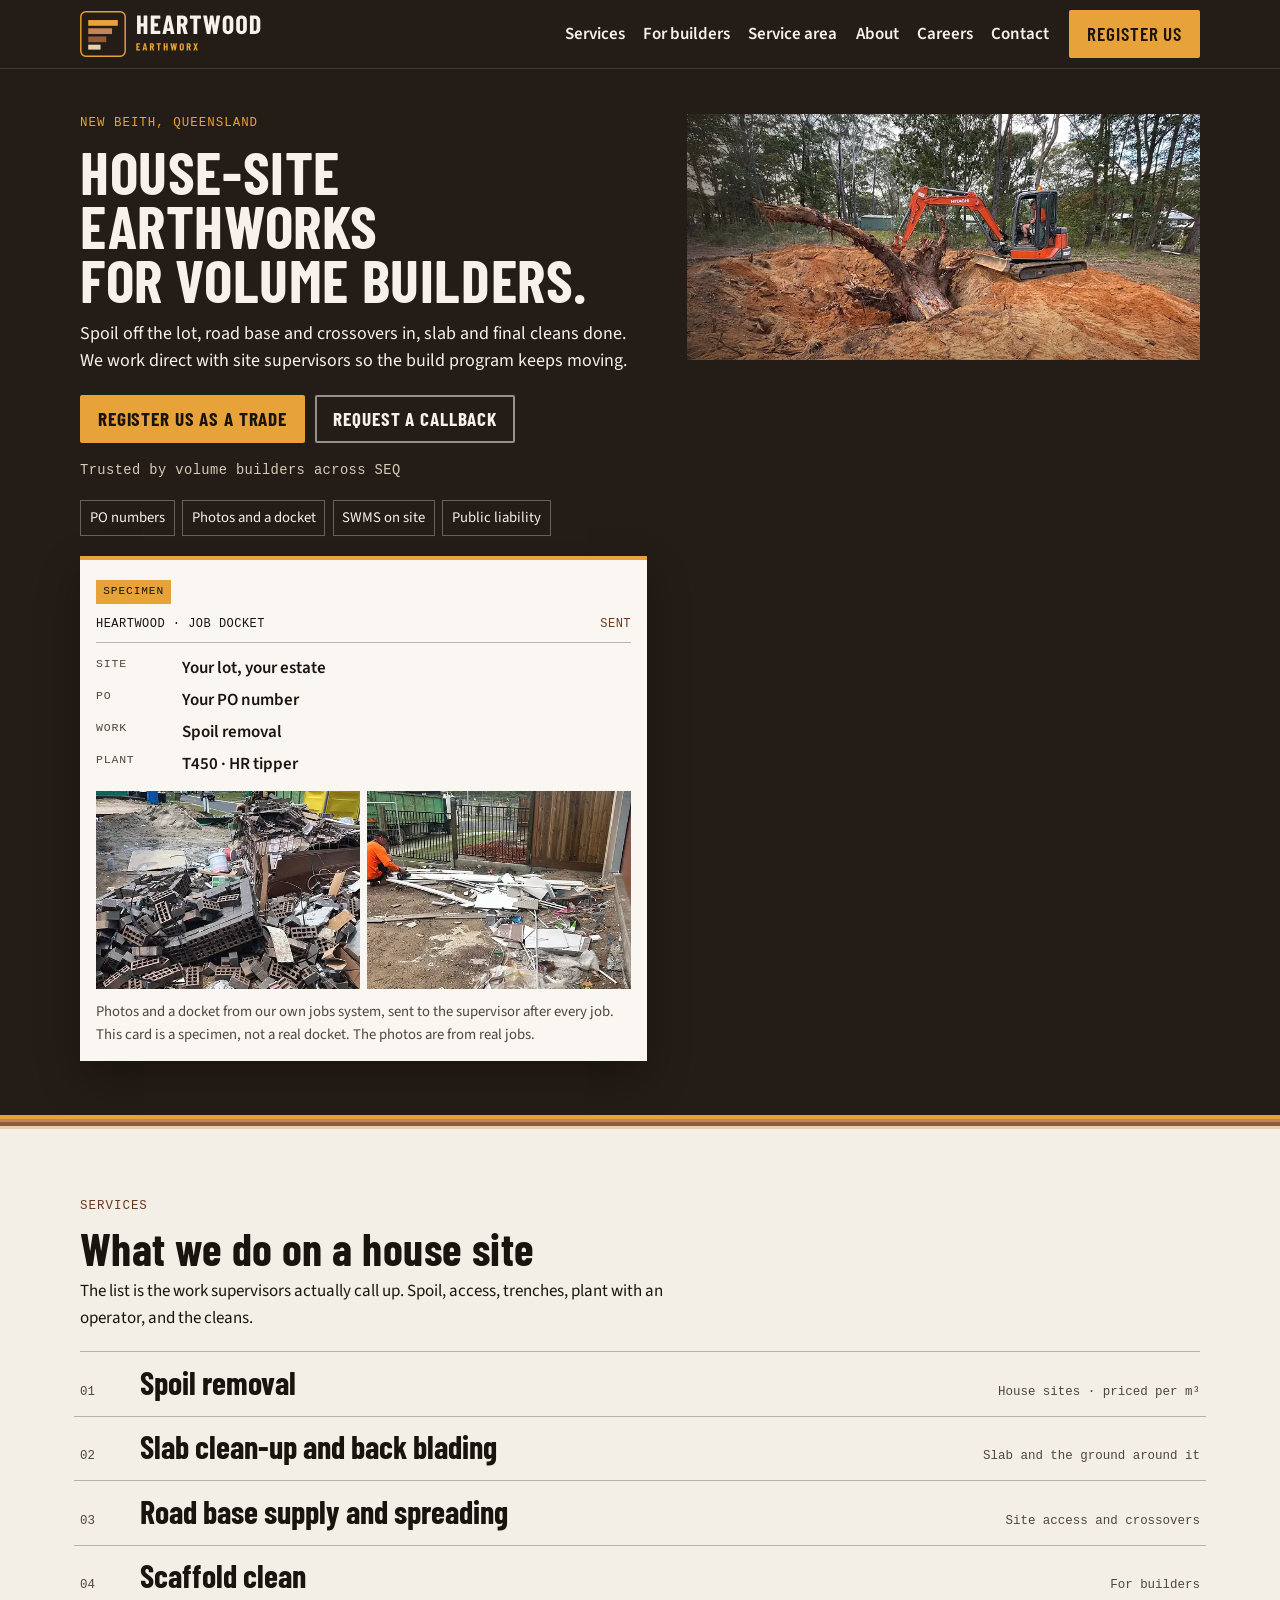
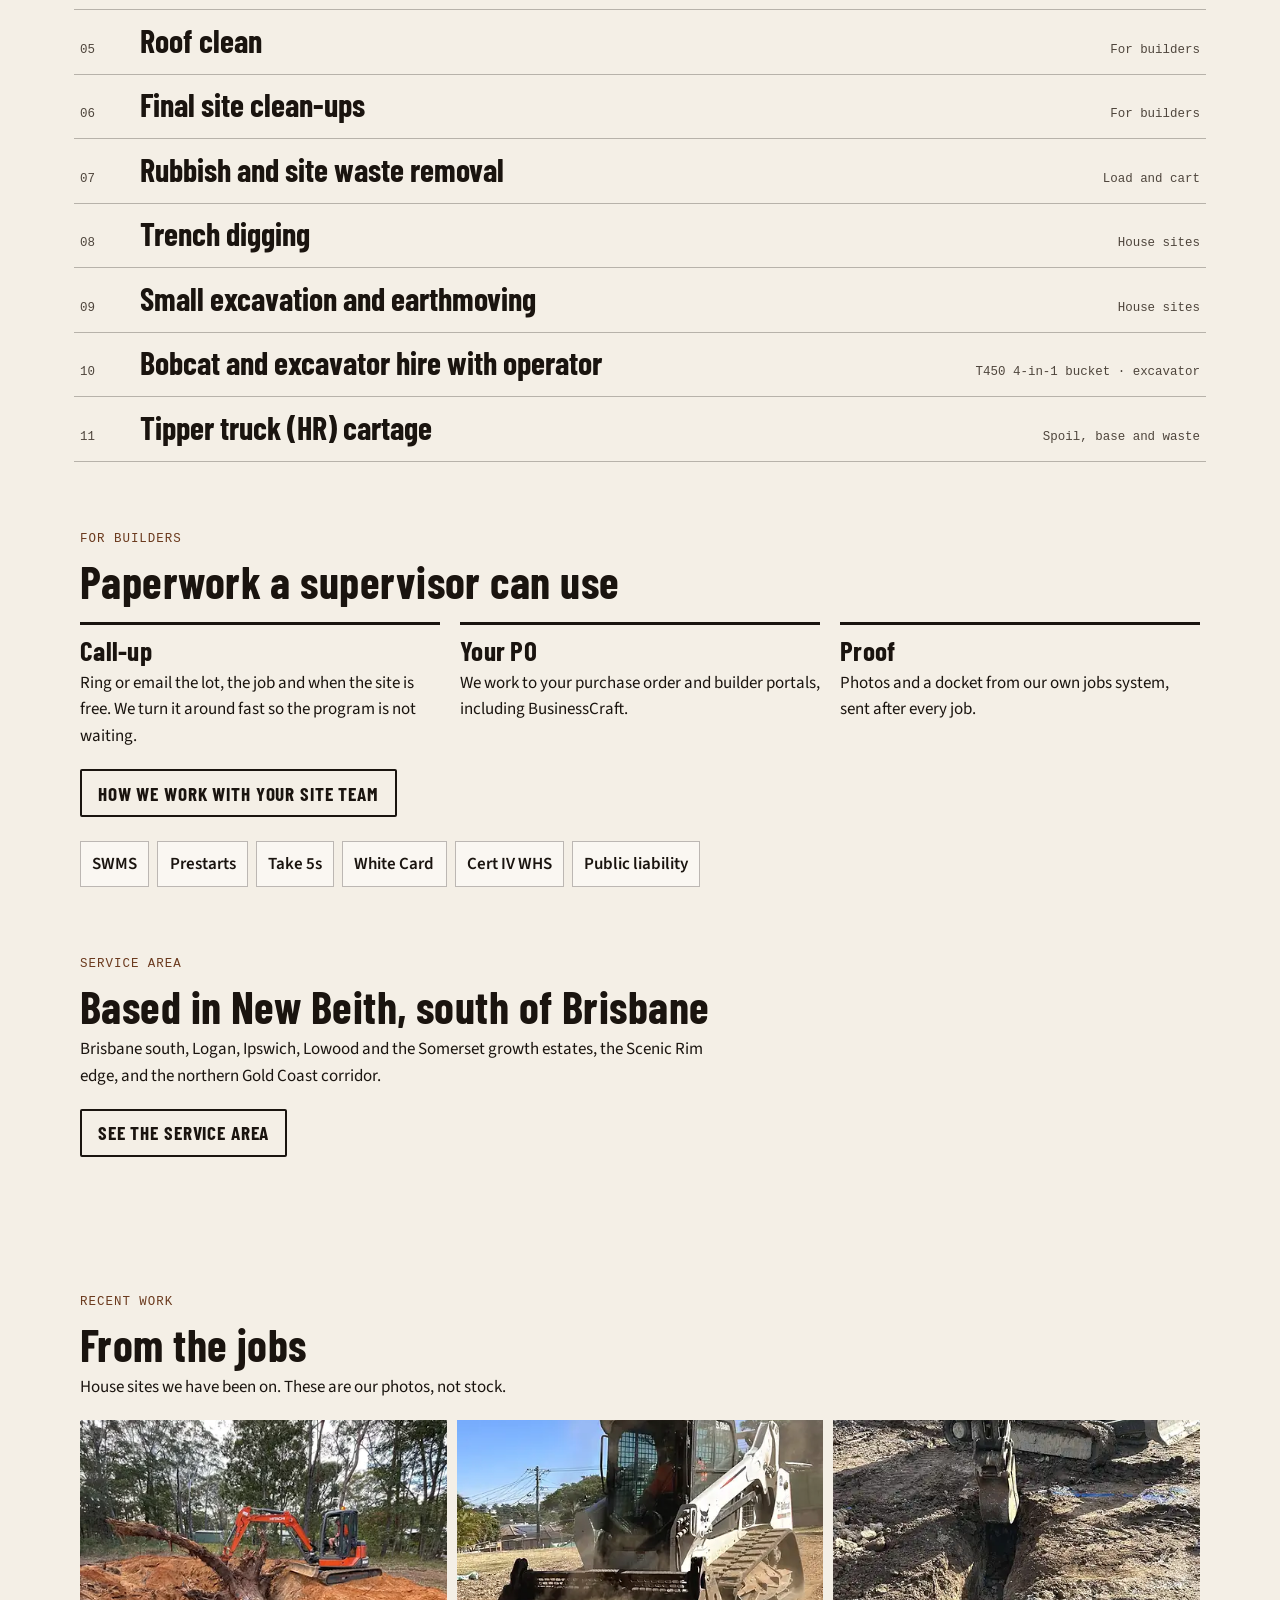
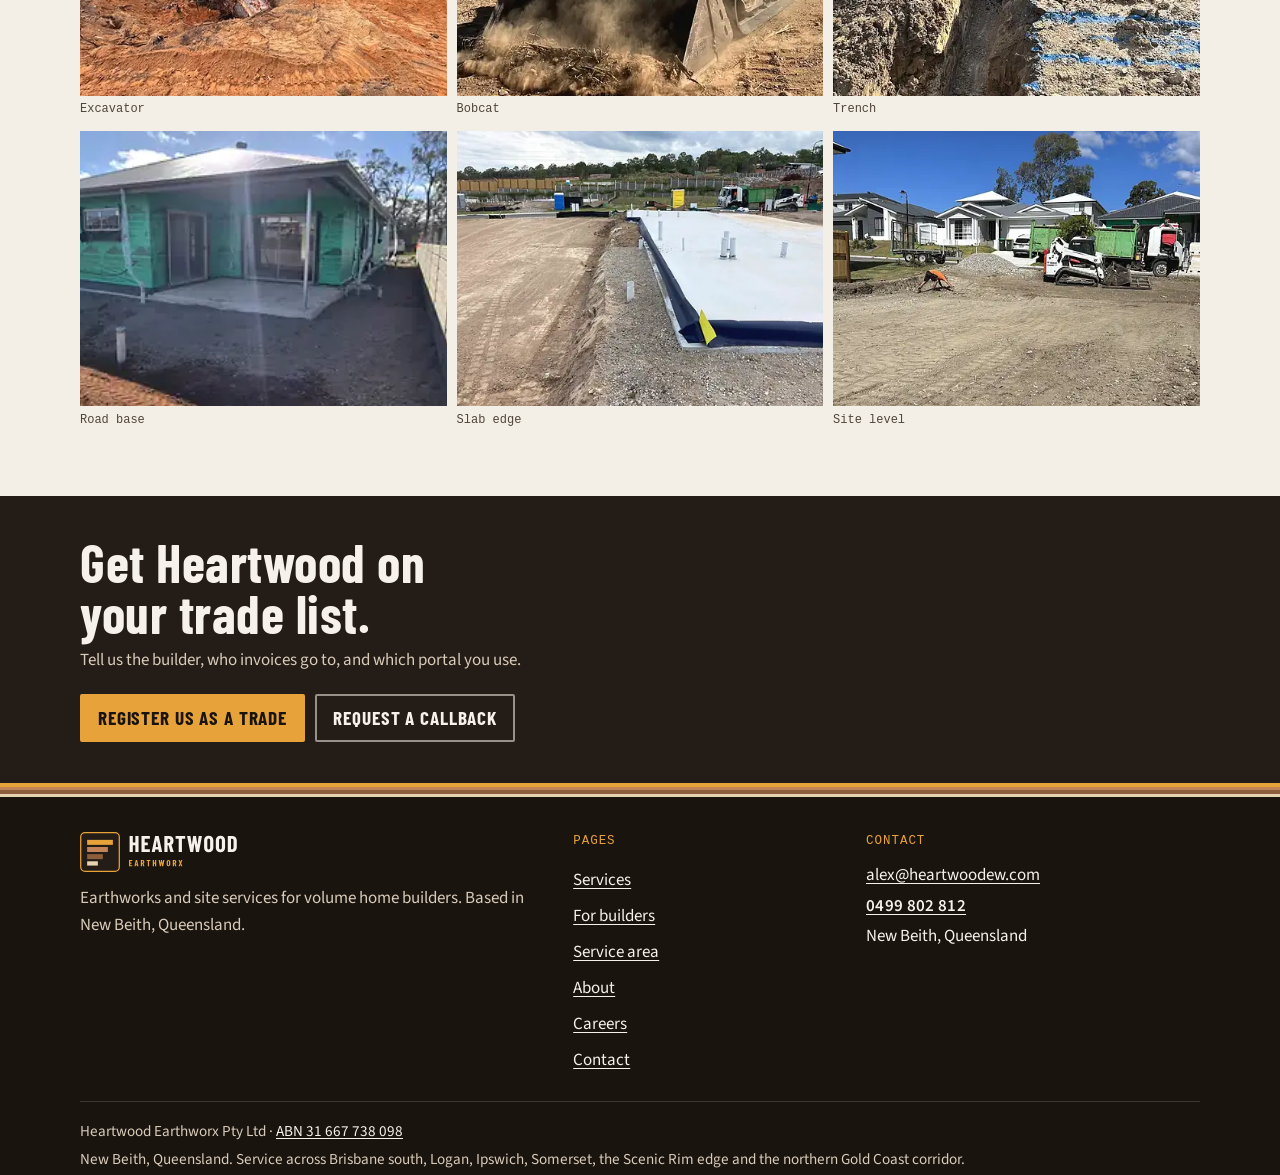
==== commit c17c1ea8: "Add Careers page for the full-time operator / MR truck driver role." ====
--- a/index.html
+++ b/index.html
@@ -199,6 +199,7 @@
             <li><a href="for-builders.html">For builders</a></li>
             <li><a href="service-area.html">Service area</a></li>
             <li><a href="about.html">About</a></li>
+            <li><a href="careers.html">Careers</a></li>
             <li><a href="contact.html">Contact</a></li>
         </ul>
         <a class="btn btn-primary nav-cta" href="contact.html#register">Register us</a>
@@ -495,6 +496,7 @@
             <li><a href="for-builders.html">For builders</a></li>
             <li><a href="service-area.html">Service area</a></li>
             <li><a href="about.html">About</a></li>
+            <li><a href="careers.html">Careers</a></li>
             <li><a href="contact.html">Contact</a></li>
         </ul>
       </nav>
--- a/css/styles.css
+++ b/css/styles.css
@@ -320,6 +320,21 @@
   }
 }
 
+
+@media (min-width: 960px) and (max-width: 1120px) {
+  .site-nav {
+    gap: 0.7rem;
+  }
+
+  .site-nav ul {
+    gap: 0.7rem;
+  }
+
+  .nav-cta {
+    padding-inline: 0.75rem;
+  }
+}
+
 /* Buttons */
 
 .btn {
@@ -1213,6 +1228,46 @@
   margin: 0.25rem 0;
 }
 
+
+/* Careers */
+
+.page-head-job h1 {
+  max-width: 22ch;
+}
+
+.job-apply p a {
+  display: inline;
+  margin: 0;
+}
+
+.job-layout .block-title {
+  font-size: clamp(1.7rem, 3.4vw, 2.3rem);
+  max-width: 28ch;
+  line-height: 1.05;
+}
+
+.job-facts {
+  margin: 1rem 0 1.4rem;
+}
+
+.job-section-title {
+  margin: 1.5rem 0 0.45rem;
+  font-size: 1.7rem;
+}
+
+.job-apply .cta-actions {
+  margin-top: 1rem;
+}
+
+.job-apply a.btn {
+  display: inline-flex;
+  color: var(--ink);
+}
+
+.job-apply a.btn:hover {
+  color: var(--ink);
+}
+
 /* Wider layouts */
 
 @media (min-width: 640px) {
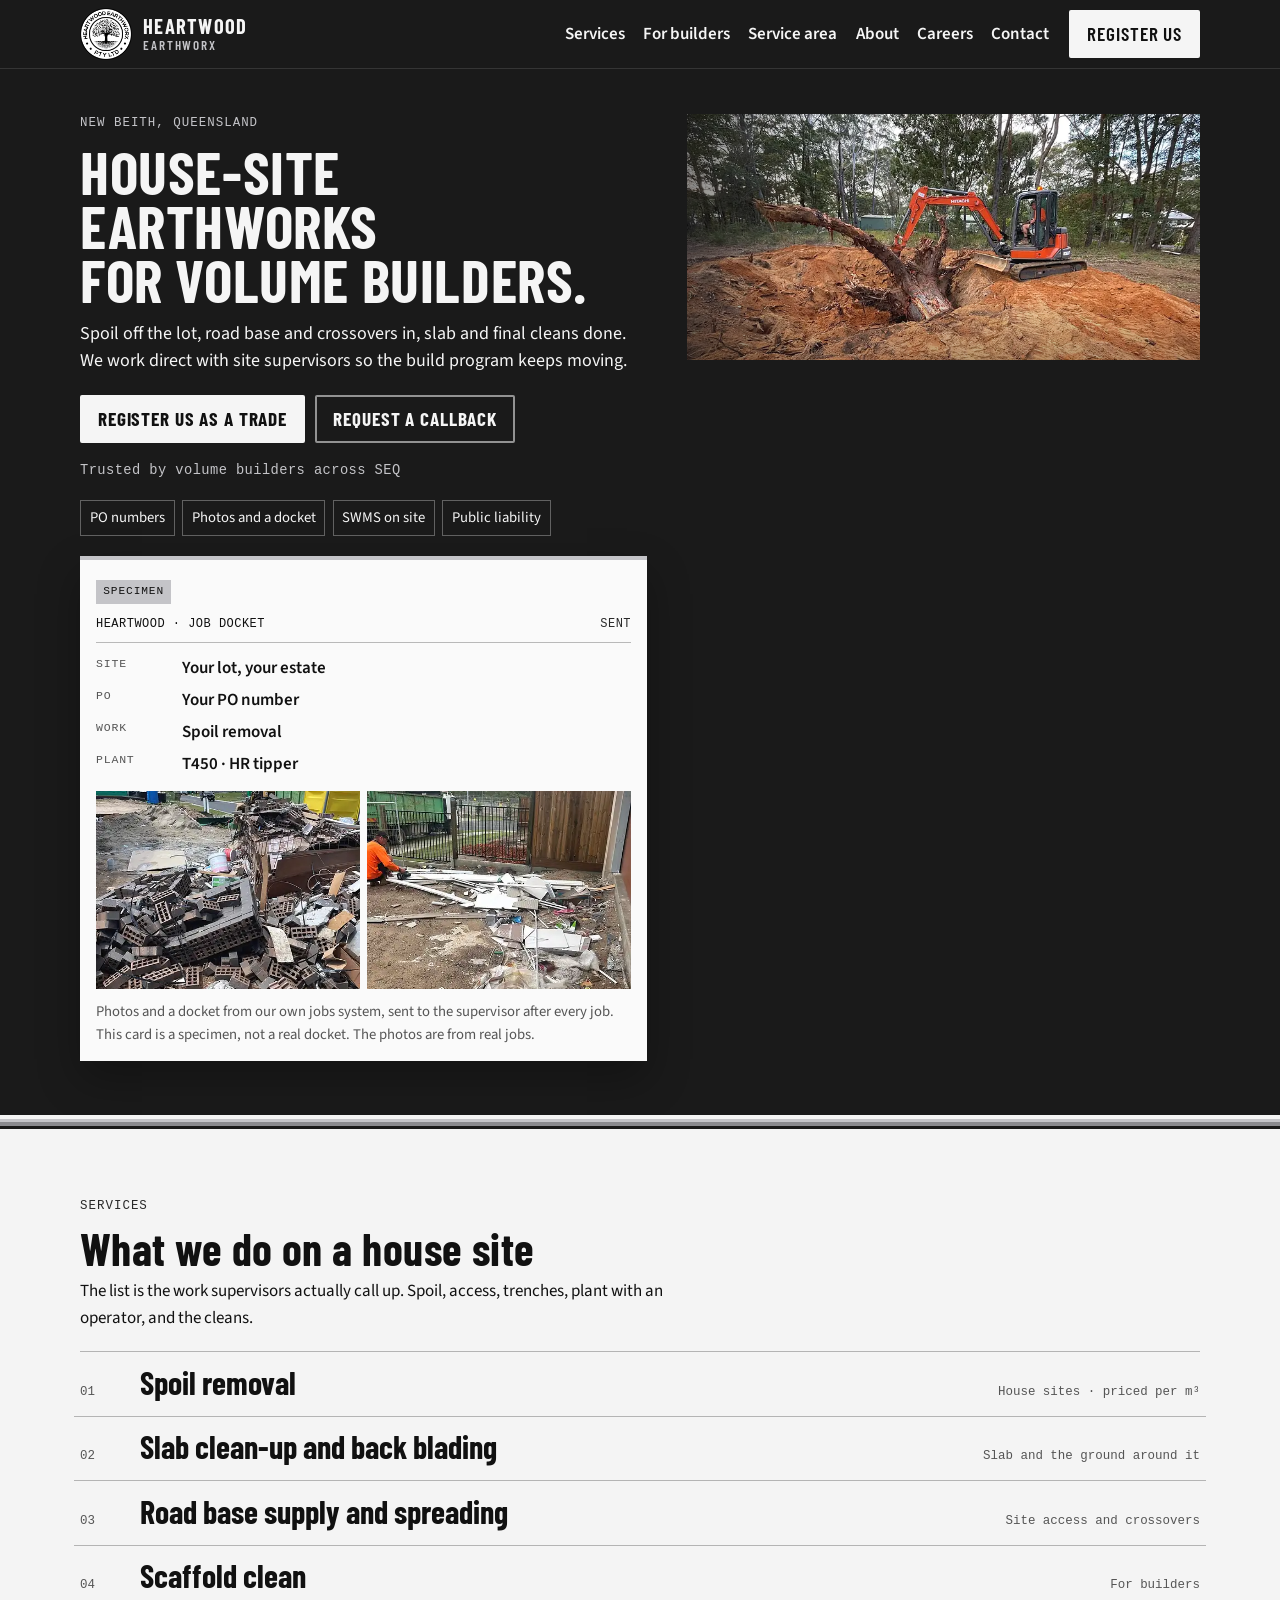
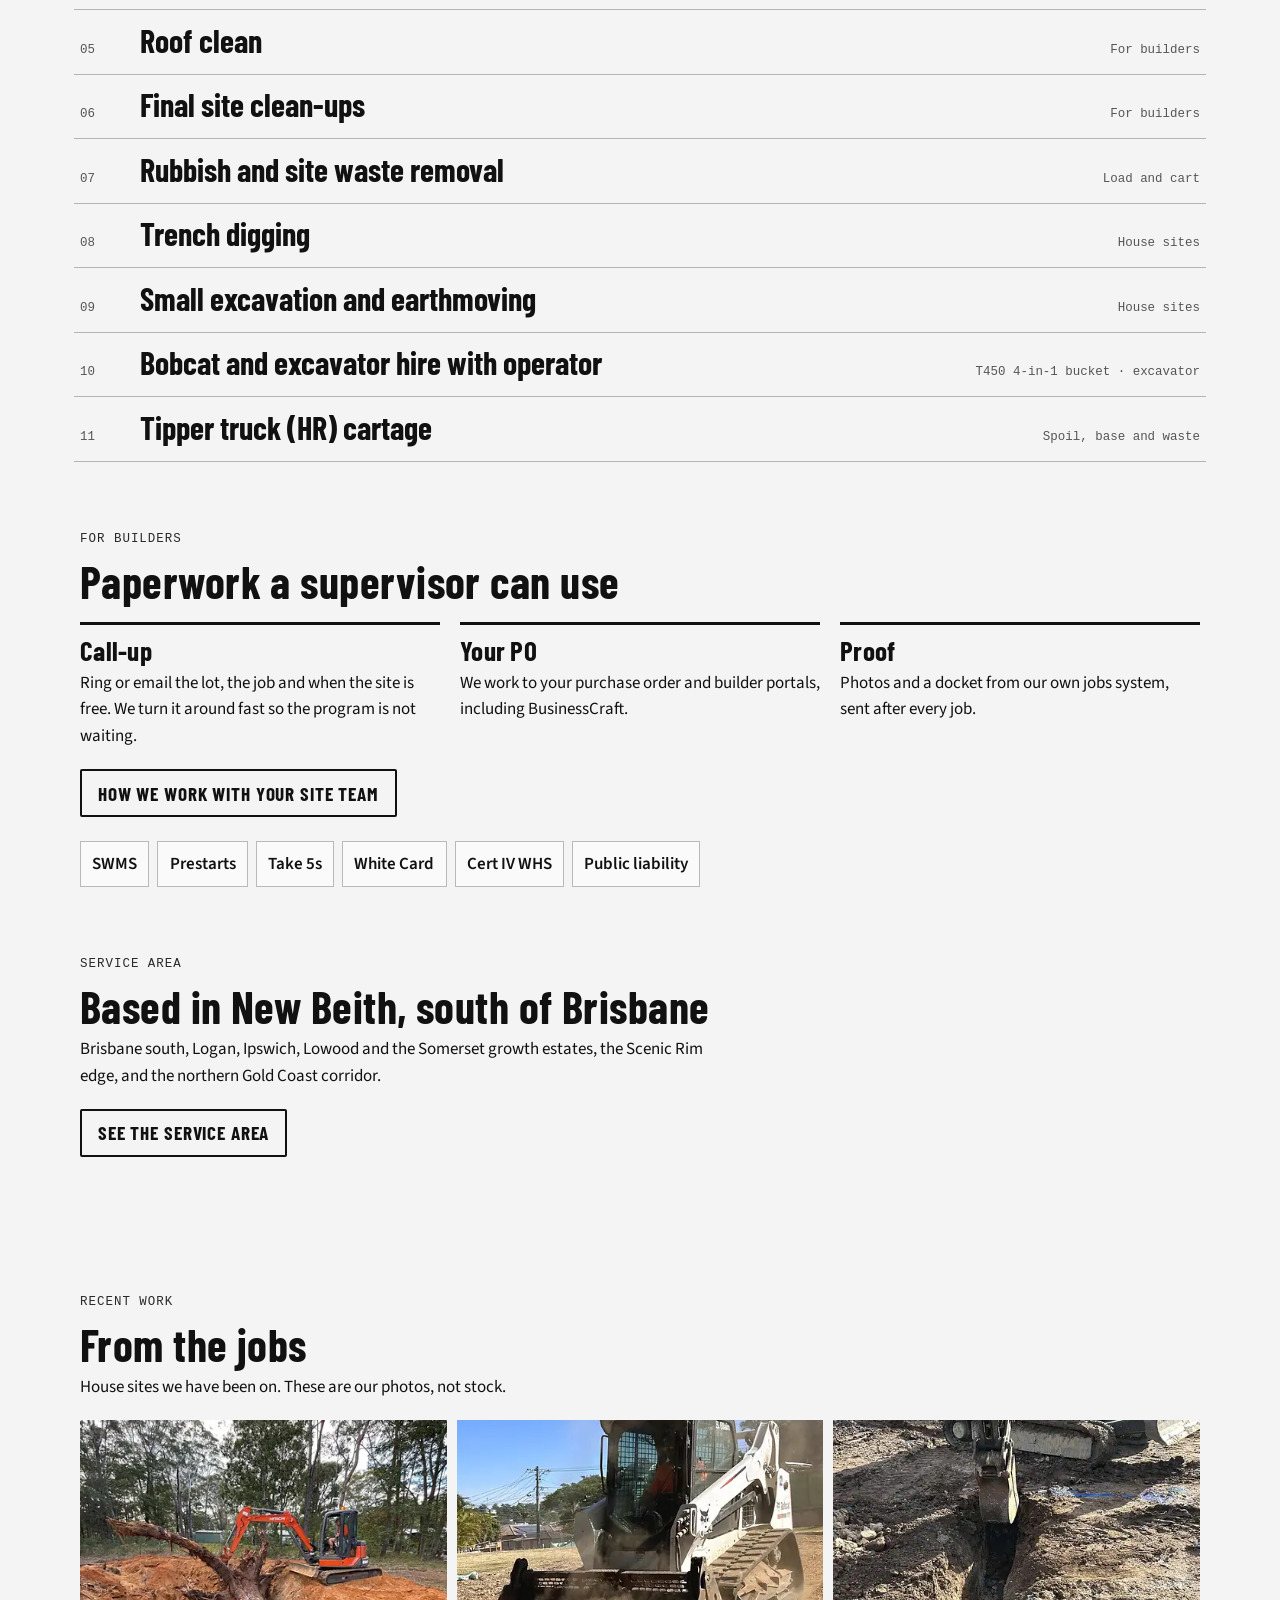
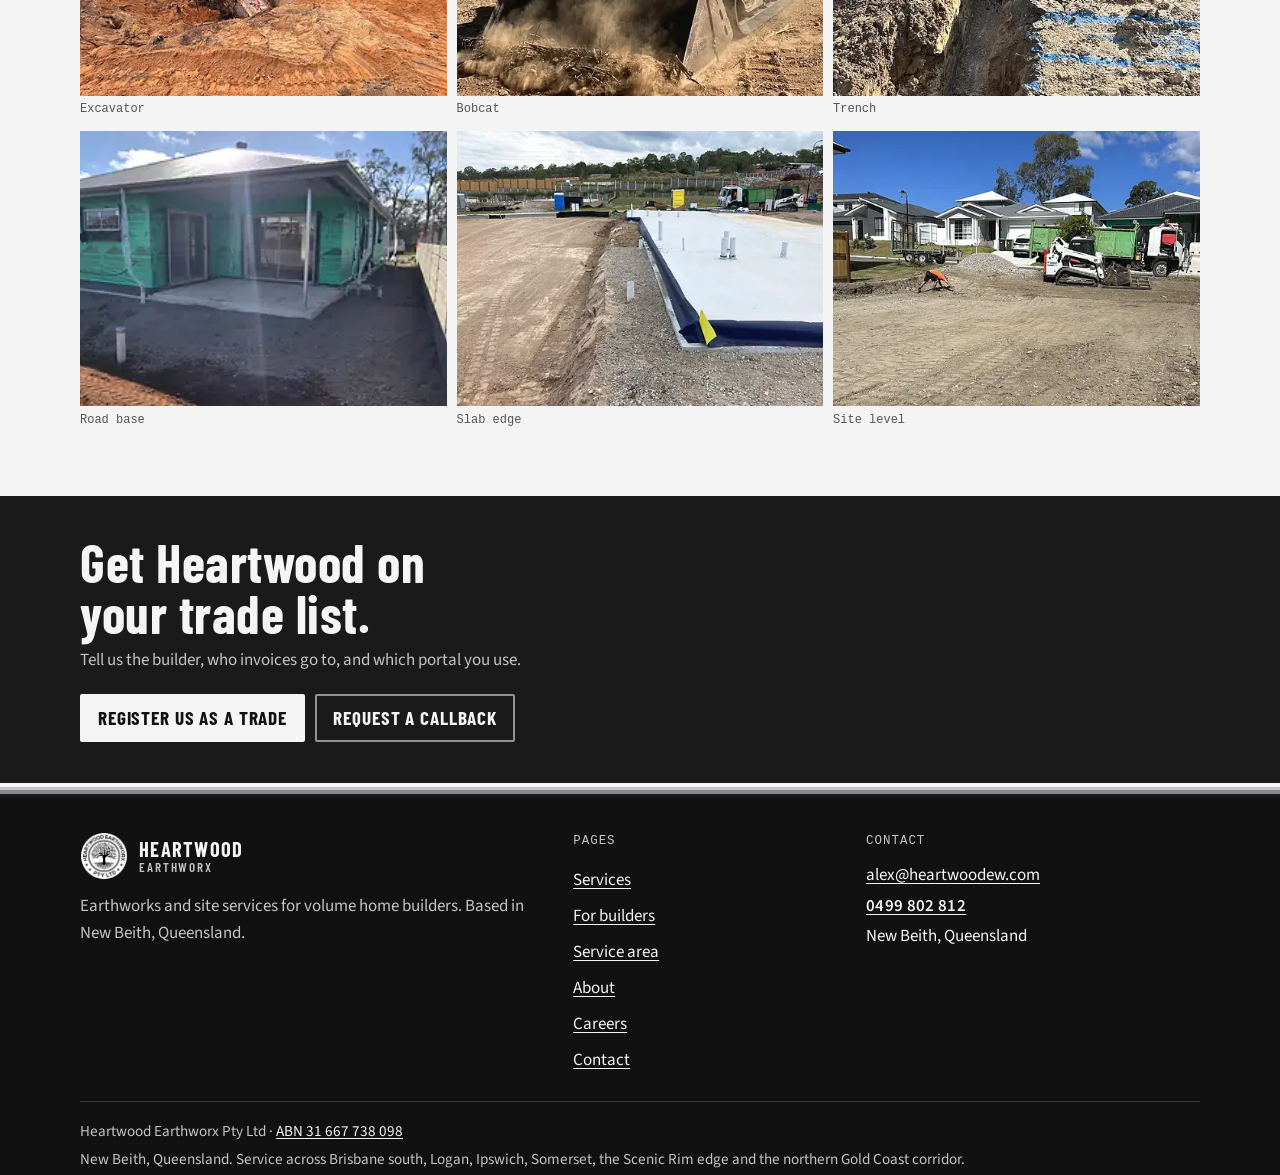
==== commit 698ab30d: "Add the official Heartwood badge and restyle the site in black, white and silver. The header, favico" ====
--- a/index.html
+++ b/index.html
@@ -6,7 +6,7 @@
   <title>Heartwood Earthworx | House-site earthworks, SEQ</title>
   <meta name="description" content="Spoil removal, slab and final cleans, road base, trenches and plant with an operator. For volume home builders in SEQ. New Beith, QLD.">
   <link rel="canonical" href="https://heartwoodew.com/">
-  <meta name="theme-color" content="#241c16">
+  <meta name="theme-color" content="#1a1a1a">
   <meta name="robots" content="index, follow">
   <meta property="og:type" content="website">
   <meta property="og:site_name" content="Heartwood Earthworx">
@@ -22,7 +22,6 @@
   <meta name="twitter:title" content="Heartwood Earthworx | House-site earthworks, SEQ">
   <meta name="twitter:description" content="Spoil removal, slab and final cleans, road base, trenches and plant with an operator. For volume home builders in SEQ. New Beith, QLD.">
   <meta name="twitter:image" content="https://heartwoodew.com/images/og-image.png">
-  <link rel="icon" href="favicon.svg" type="image/svg+xml">
   <link rel="icon" href="favicon-32.png" type="image/png" sizes="32x32">
   <link rel="icon" href="favicon.ico" sizes="any">
   <link rel="apple-touch-icon" href="apple-touch-icon.png">
@@ -188,7 +187,14 @@
   <header class="site-header">
     <div class="container header-bar">
       <a class="brand" href="index.html" aria-label="Heartwood Earthworx, home">
-        <img src="images/wordmark-on-dark.svg" alt="" width="224" height="56">
+        <picture>
+          <source type="image/webp" srcset="images/logo.webp">
+          <img class="brand-mark" src="images/logo.png" alt="" width="400" height="400">
+        </picture>
+        <span class="brand-text">
+          <span class="brand-name">Heartwood</span>
+          <span class="brand-sub">Earthworx</span>
+        </span>
       </a>
       <button class="nav-toggle" type="button" aria-expanded="false" aria-controls="site-nav">
         <span class="nav-toggle-label">Menu</span>
@@ -485,7 +491,14 @@
     <div class="container footer-grid">
       <div>
         <a class="brand" href="index.html" aria-label="Heartwood Earthworx, home">
-          <img src="images/wordmark-on-dark.svg" alt="" width="224" height="56">
+          <picture>
+            <source type="image/webp" srcset="images/logo.webp">
+            <img class="brand-mark" src="images/logo.png" alt="" width="400" height="400">
+          </picture>
+          <span class="brand-text">
+            <span class="brand-name">Heartwood</span>
+            <span class="brand-sub">Earthworx</span>
+          </span>
         </a>
         <p class="footer-blurb">Earthworks and site services for volume home builders. Based in New Beith, Queensland.</p>
       </div>
--- a/css/styles.css
+++ b/css/styles.css
@@ -33,22 +33,22 @@
 }
 
 :root {
-  --ink: #1a140f;
-  --charcoal: #241c16;
-  --charcoal-deep: #1a140f;
-  --panel: #2c241c;
-  --cream: #f4efe6;
-  --paper: #faf7f2;
-  --sand: #efe6da;
-  --line: rgba(26, 20, 15, 0.16);
-  --line-strong: rgba(26, 20, 15, 0.28);
-  --muted: #4e453c;
-  --soil: #6b3a1e;
-  --amber: #e8a23a;
-  --amber-hot: #f0b04a;
-  --clay: #c4845a;
-  --on-dark: #f6f1ea;
-  --on-dark-muted: #d9cbba;
+  --ink: #111111;
+  --charcoal: #1a1a1a;
+  --charcoal-deep: #111111;
+  --panel: #242424;
+  --cream: #f4f4f4;
+  --paper: #fafafa;
+  --sand: #ececec;
+  --line: rgba(17, 17, 17, 0.14);
+  --line-strong: rgba(17, 17, 17, 0.28);
+  --muted: #555555;
+  --soil: #2a2a2a;
+  --amber: #c4c4c8;
+  --amber-hot: #d8d8dc;
+  --clay: #8a8a8e;
+  --on-dark: #f5f5f5;
+  --on-dark-muted: #c4c4c8;
   --display: "Barlow Condensed", "Arial Narrow", "Segoe UI", sans-serif;
   --sans: "Source Sans 3", "Segoe UI", sans-serif;
   --mono: ui-monospace, "SFMono-Regular", "Cascadia Mono", "Segoe UI Mono", Menlo, Consolas, monospace;
@@ -173,10 +173,10 @@
   display: block;
 }
 
-.strata span:nth-child(1) { background: #e8a23a; }
-.strata span:nth-child(2) { background: #c4845a; }
-.strata span:nth-child(3) { background: #8d5e3c; }
-.strata span:nth-child(4) { background: #e7d3b0; }
+.strata span:nth-child(1) { background: #f5f5f5; }
+.strata span:nth-child(2) { background: #c4c4c8; }
+.strata span:nth-child(3) { background: #8a8a8e; }
+.strata span:nth-child(4) { background: #1a1a1a; }
 
 /* Header */
 
@@ -185,7 +185,7 @@
   top: 0;
   z-index: 50;
   background: var(--charcoal);
-  border-bottom: 1px solid rgba(246, 241, 234, 0.12);
+  border-bottom: 1px solid rgba(245, 245, 245, 0.12);
 }
 
 .header-bar {
@@ -200,16 +200,55 @@
 .brand {
   display: flex;
   align-items: center;
+  gap: 0.7rem;
   flex: 0 1 auto;
   min-width: 0;
   text-decoration: none;
   color: inherit;
 }
 
-.brand img {
+.brand picture {
   display: block;
-  height: 40px;
-  width: auto;
+  width: 48px;
+  height: 48px;
+  flex: 0 0 auto;
+}
+
+.brand-mark,
+.brand picture img {
+  display: block;
+  width: 100%;
+  height: 100%;
+  object-fit: contain;
+}
+
+.brand-text {
+  display: flex;
+  flex-direction: column;
+  justify-content: center;
+  gap: 0.14rem;
+  min-width: 0;
+  line-height: 1;
+}
+
+.brand-name,
+.brand-sub {
+  font-family: var(--display);
+  font-weight: 700;
+  text-transform: uppercase;
+  letter-spacing: 0.06em;
+  color: var(--on-dark);
+}
+
+.brand-name {
+  font-size: 1.15rem;
+}
+
+.brand-sub {
+  font-size: 0.82rem;
+  font-weight: 600;
+  letter-spacing: 0.14em;
+  color: var(--amber);
 }
 
 .nav-toggle {
@@ -220,7 +259,7 @@
   padding: 0 0.85rem;
   background: transparent;
   color: var(--on-dark);
-  border: 1px solid rgba(246, 241, 234, 0.45);
+  border: 1px solid rgba(245, 245, 245, 0.45);
   font: inherit;
   font-weight: 600;
   cursor: pointer;
@@ -246,7 +285,7 @@
     right: 0;
     top: 100%;
     background: var(--charcoal);
-    border-bottom: 1px solid rgba(246, 241, 234, 0.16);
+    border-bottom: 1px solid rgba(245, 245, 245, 0.16);
     padding: 0.4rem 1rem 1rem;
     flex-direction: column;
     gap: 0.15rem;
@@ -270,10 +309,6 @@
     margin-top: 0.35rem;
   }
 
-  .site-nav .btn-primary,
-  .site-nav .btn-primary:hover {
-    color: var(--ink);
-  }
 
   body.nav-open {
     overflow: hidden;
@@ -281,8 +316,13 @@
 }
 
 @media (min-width: 960px) {
-  .brand img {
-    height: 46px;
+  .brand picture {
+    width: 52px;
+    height: 52px;
+  }
+
+  .brand-name {
+    font-size: 1.28rem;
   }
 
   .nav-toggle {
@@ -310,10 +350,6 @@
     color: var(--amber);
   }
 
-  .site-nav .btn-primary,
-  .site-nav .btn-primary:hover {
-    color: var(--ink);
-  }
 
   .site-nav a[aria-current="page"] {
     box-shadow: inset 0 -2px 0 var(--amber);
@@ -357,19 +393,41 @@
 }
 
 .btn-primary {
+  background: var(--ink);
+  color: var(--on-dark);
+  border-color: var(--ink);
+}
+
+.btn-primary:hover {
+  background: var(--panel);
+  border-color: var(--panel);
+  color: var(--on-dark);
+}
+
+.hero .btn-primary,
+.page-head .btn-primary,
+.cta-band .btn-primary,
+.site-header .btn-primary,
+.site-nav .btn-primary {
+  background: var(--on-dark);
+  color: var(--ink);
+  border-color: var(--on-dark);
+}
+
+.hero .btn-primary:hover,
+.page-head .btn-primary:hover,
+.cta-band .btn-primary:hover,
+.site-header .btn-primary:hover,
+.site-nav .btn-primary:hover {
   background: var(--amber);
-  color: var(--ink);
-}
-
-.btn-primary:hover {
-  background: var(--amber-hot);
+  border-color: var(--amber);
   color: var(--ink);
 }
 
 .btn-ghost {
   background: transparent;
   color: var(--on-dark);
-  border-color: rgba(246, 241, 234, 0.55);
+  border-color: rgba(245, 245, 245, 0.55);
 }
 
 .btn-ghost:hover {
@@ -472,7 +530,7 @@
 }
 
 .chip-list li {
-  border: 1px solid rgba(246, 241, 234, 0.32);
+  border: 1px solid rgba(245, 245, 245, 0.32);
   padding: 0.35rem 0.55rem;
   font-size: 0.92rem;
   color: var(--on-dark);
@@ -608,7 +666,7 @@
   position: absolute;
   inset: 0;
   pointer-events: none;
-  background: linear-gradient(to top, rgba(36, 28, 22, 0.42), rgba(36, 28, 22, 0) 34%);
+  background: linear-gradient(to top, rgba(17, 17, 17, 0.42), rgba(17, 17, 17, 0) 34%);
 }
 
 .hero-shot img {
@@ -624,15 +682,15 @@
   display: flex;
   align-items: flex-end;
   padding: 0.4rem;
-  background-color: #e7d9c8;
+  background-color: #e8e8e8;
   background-image: repeating-linear-gradient(
     -45deg,
-    #e7d9c8,
-    #e7d9c8 6px,
-    #efe4d6 6px,
-    #efe4d6 12px
+    #e8e8e8,
+    #e8e8e8 6px,
+    #f0f0f0 6px,
+    #f0f0f0 12px
   );
-  border: 1px solid #c9b59a;
+  border: 1px solid #c8c8c8;
   font-family: var(--mono);
   font-size: 0.68rem;
   letter-spacing: 0.06em;
@@ -965,15 +1023,15 @@
   display: flex;
   align-items: flex-end;
   padding: 0.55rem;
-  background-color: #e7d9c8;
+  background-color: #e8e8e8;
   background-image: repeating-linear-gradient(
     -45deg,
-    #e7d9c8,
-    #e7d9c8 8px,
-    #efe4d6 8px,
-    #efe4d6 16px
+    #e8e8e8,
+    #e8e8e8 8px,
+    #f0f0f0 8px,
+    #f0f0f0 16px
   );
-  border: 1px solid #c9b59a;
+  border: 1px solid #c8c8c8;
 }
 
 .photo-frame strong {
@@ -1074,7 +1132,7 @@
   font-size: 1rem;
   color: var(--ink);
   background: var(--paper);
-  border: 1px solid #c9bba8;
+  border: 1px solid #c8c8c8;
   border-radius: 2px;
   padding: 0.7rem 0.75rem;
   min-height: 48px;
@@ -1194,9 +1252,13 @@
   color: var(--amber);
 }
 
-.site-footer .brand img {
-  height: 40px;
+.site-footer .brand {
   margin-bottom: 0.8rem;
+}
+
+.site-footer .brand picture {
+  width: 48px;
+  height: 48px;
 }
 
 .footer-blurb {
@@ -1219,7 +1281,7 @@
 .legal {
   margin-top: 1.4rem;
   padding-top: 0.9rem;
-  border-top: 1px solid rgba(246, 241, 234, 0.16);
+  border-top: 1px solid rgba(245, 245, 245, 0.16);
   color: var(--on-dark-muted);
   font-size: 0.95rem;
 }
@@ -1348,8 +1410,8 @@
 
   .hero-shot::after {
     background:
-      linear-gradient(to right, rgba(36, 28, 22, 0.5), rgba(36, 28, 22, 0) 24%),
-      linear-gradient(to top, rgba(36, 28, 22, 0.3), rgba(36, 28, 22, 0) 28%);
+      linear-gradient(to right, rgba(17, 17, 17, 0.5), rgba(17, 17, 17, 0) 24%),
+      linear-gradient(to top, rgba(17, 17, 17, 0.3), rgba(17, 17, 17, 0) 28%);
   }
 
   .hero-shot img {
@@ -1417,8 +1479,17 @@
 }
 
 @media (max-width: 380px) {
-  .brand img {
-    height: 34px;
+  .brand picture {
+    width: 40px;
+    height: 40px;
+  }
+
+  .brand-name {
+    font-size: 1rem;
+  }
+
+  .brand-sub {
+    font-size: 0.72rem;
   }
 }
 
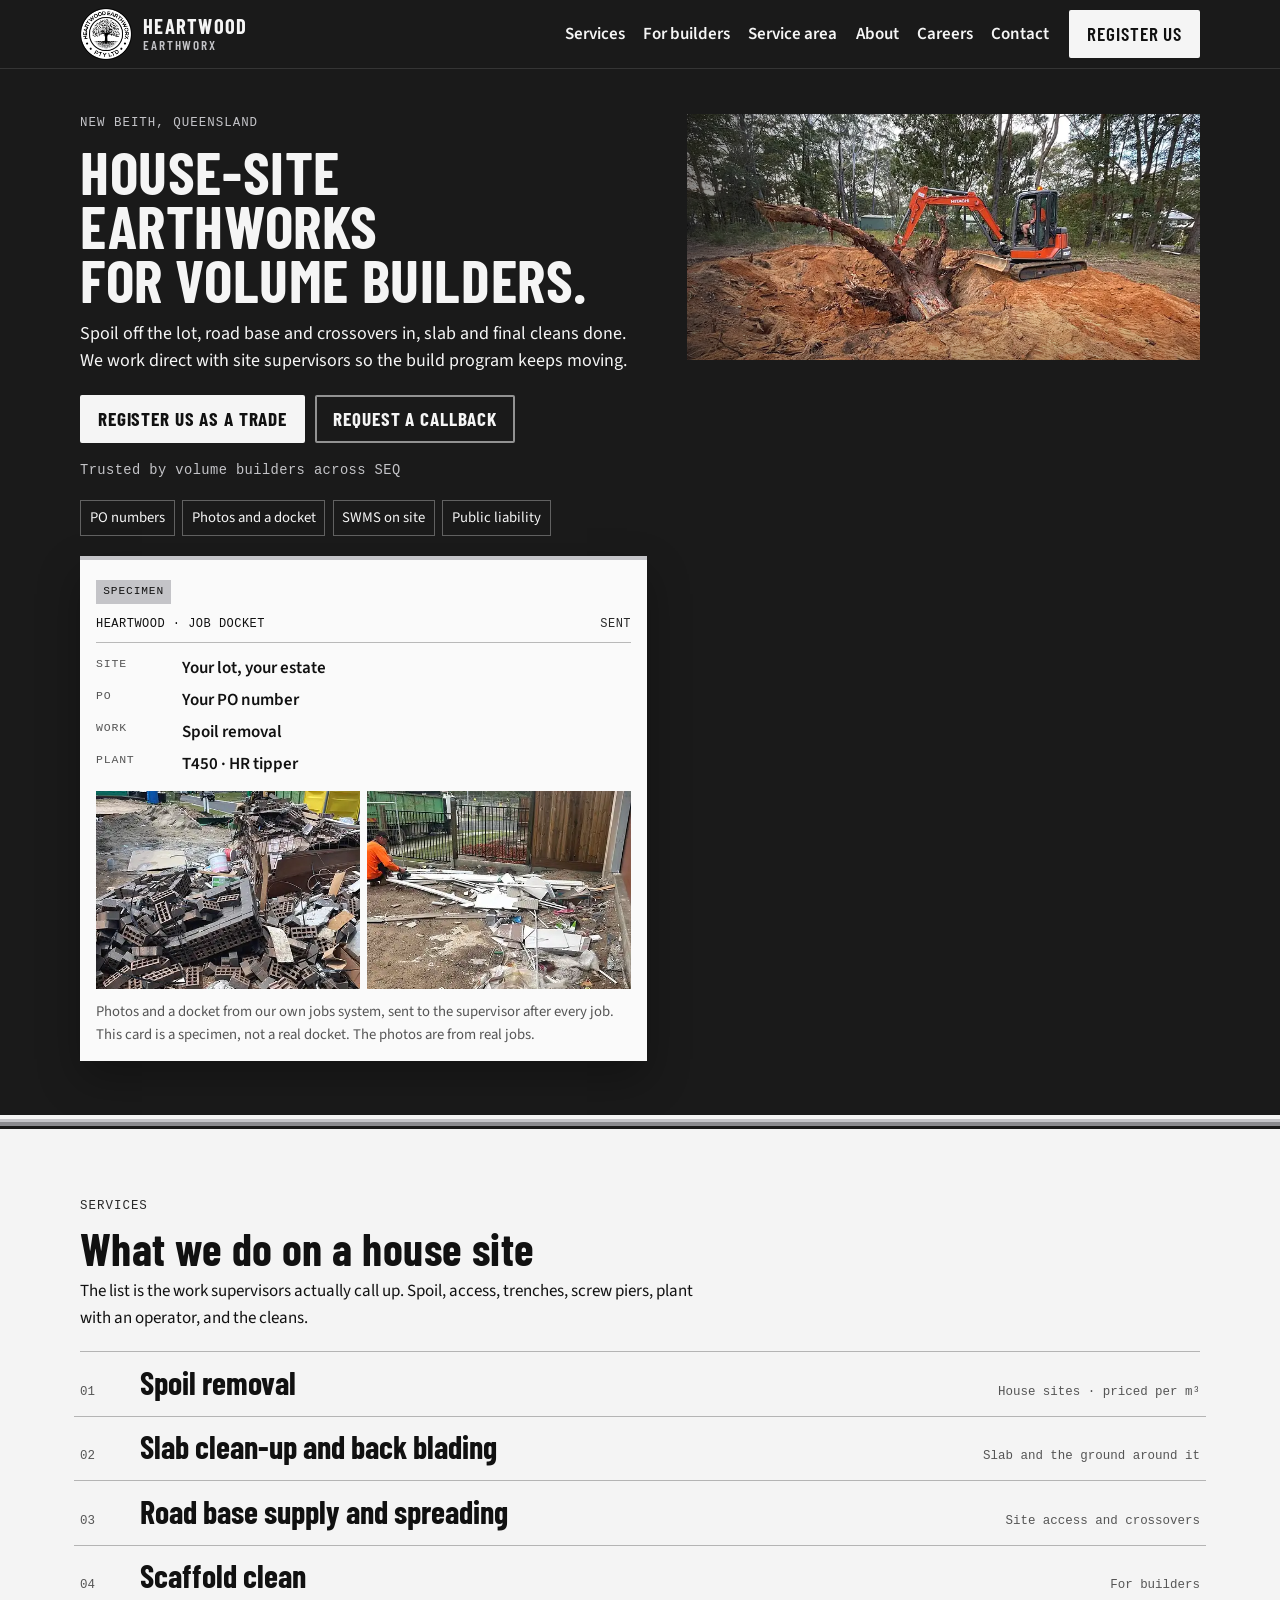
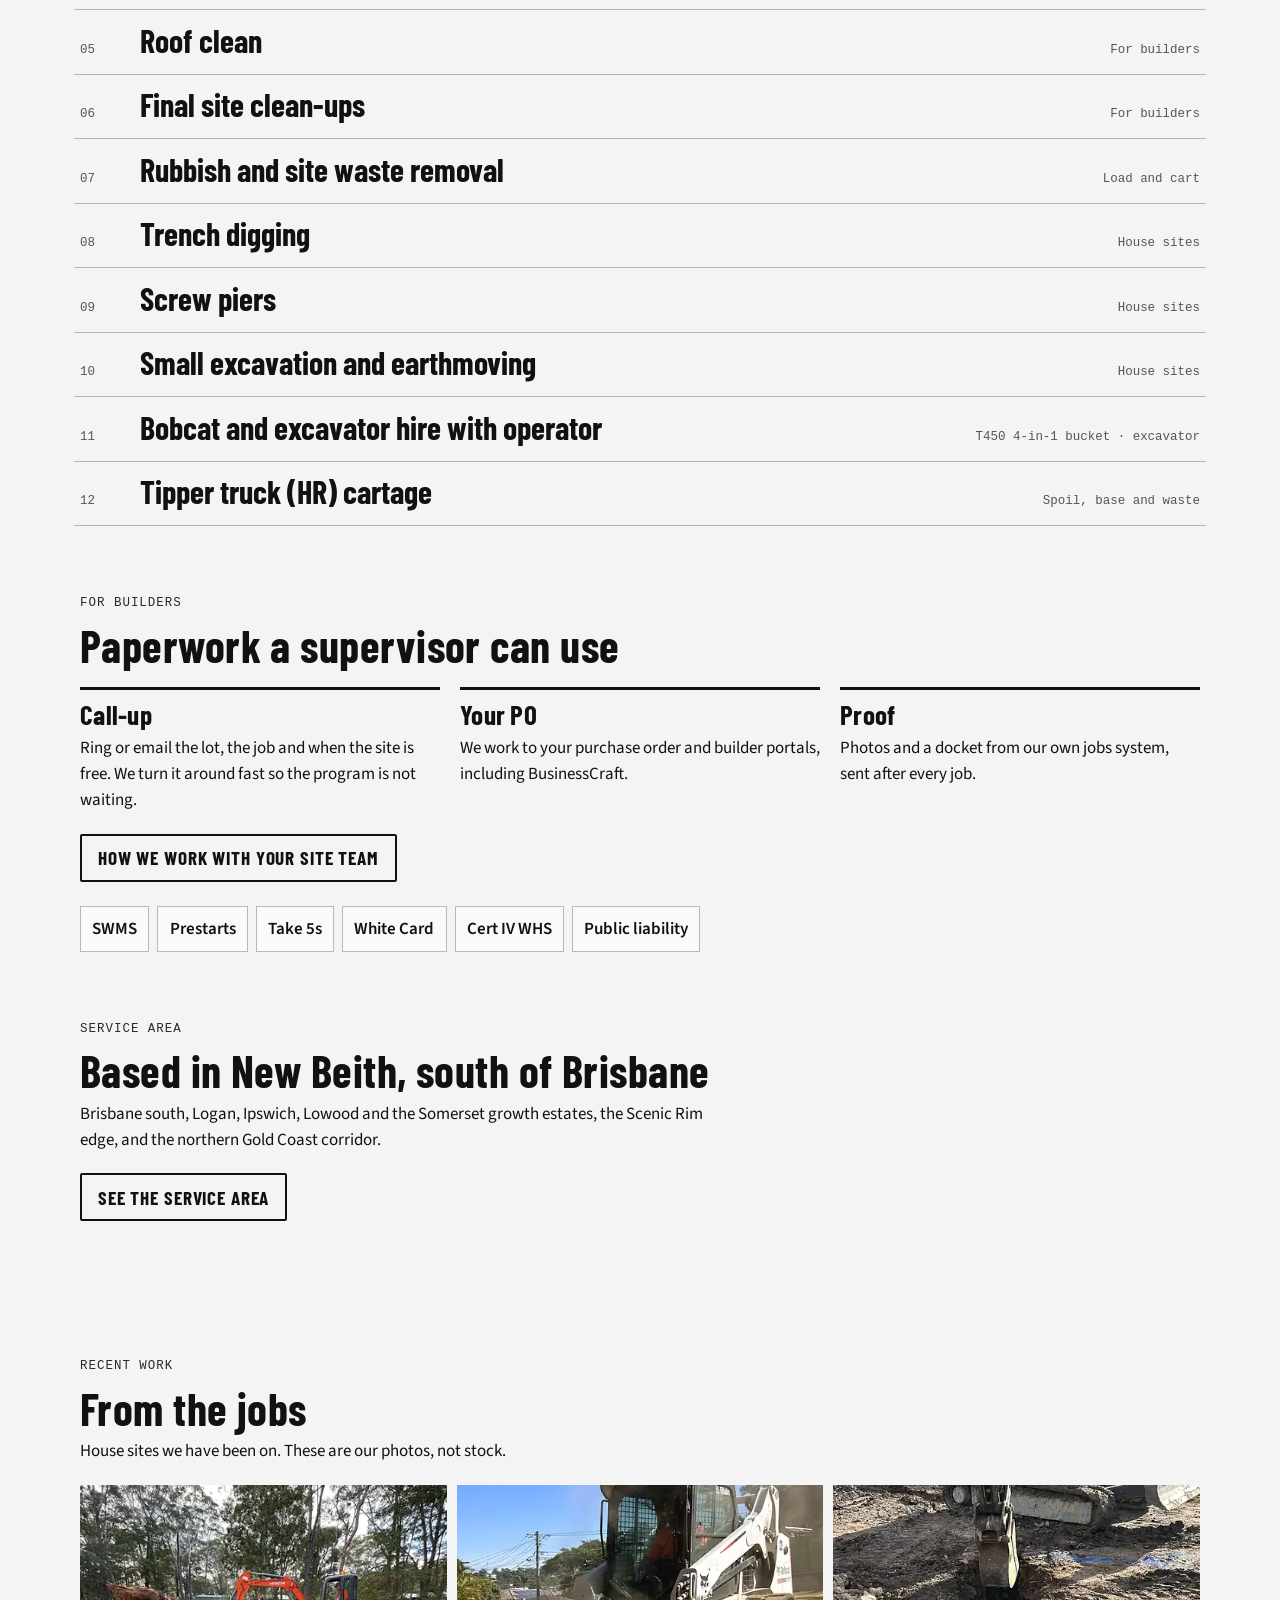
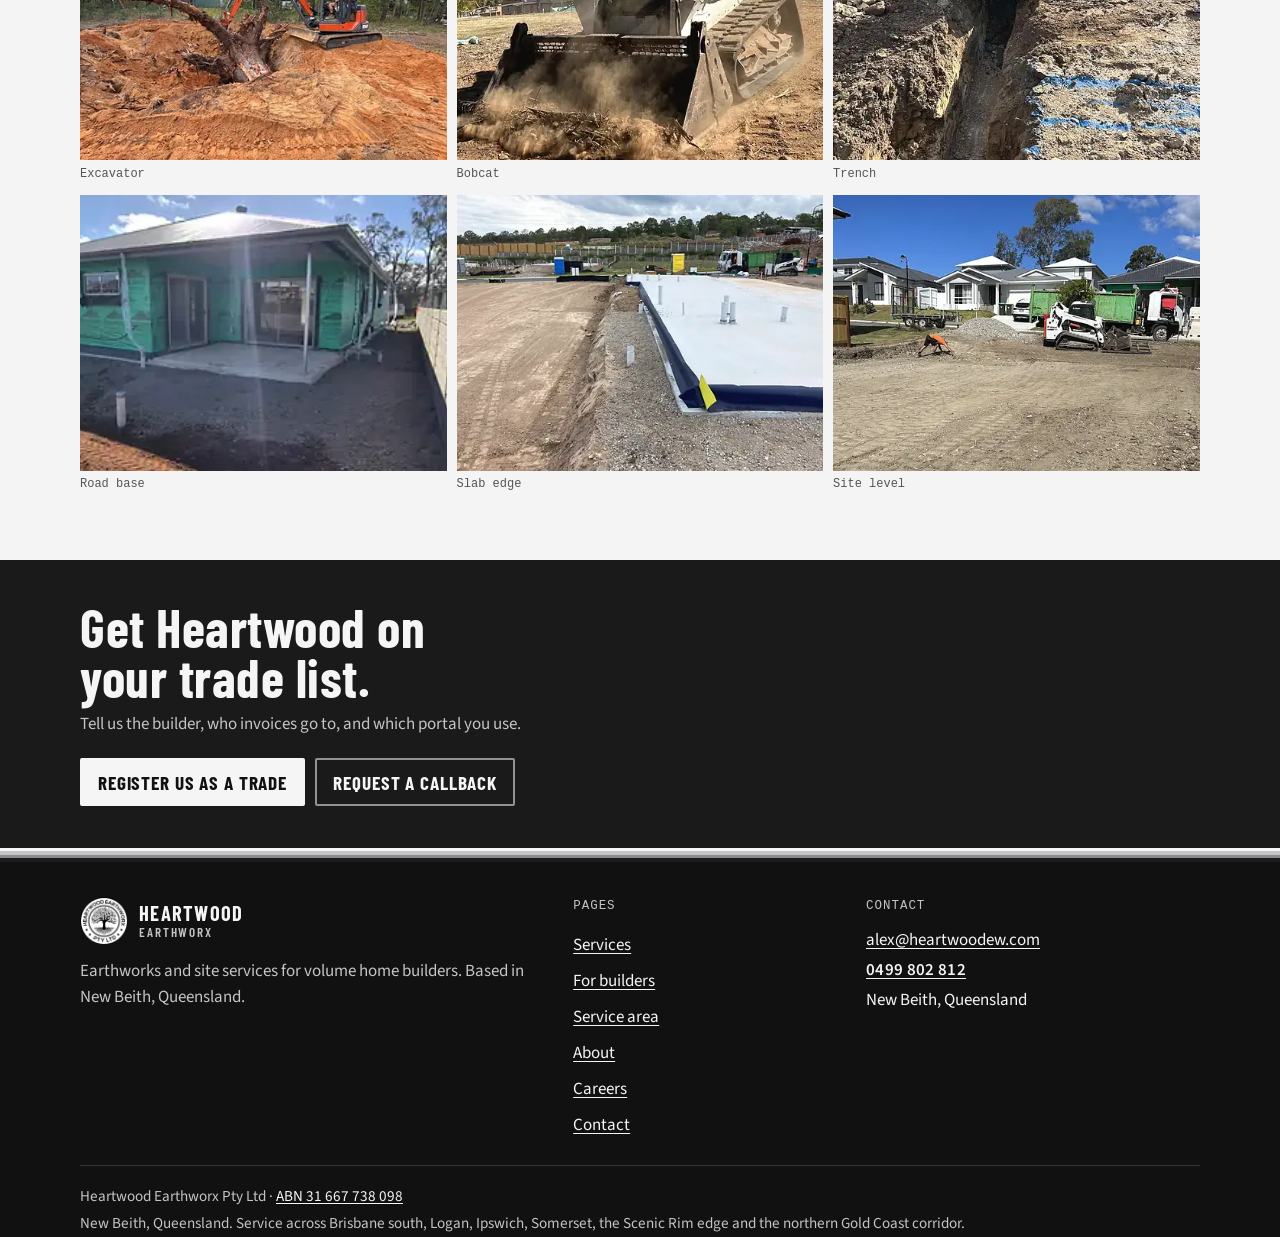
==== commit 95dd72f0: "Add screw piers to the services list." ====
--- a/index.html
+++ b/index.html
@@ -4,7 +4,7 @@
   <meta charset="utf-8">
   <meta name="viewport" content="width=device-width, initial-scale=1">
   <title>Heartwood Earthworx | House-site earthworks, SEQ</title>
-  <meta name="description" content="Spoil removal, slab and final cleans, road base, trenches and plant with an operator. For volume home builders in SEQ. New Beith, QLD.">
+  <meta name="description" content="Spoil removal, slab and final cleans, road base, trenches, screw piers and plant with an operator. For volume home builders in SEQ. New Beith, QLD.">
   <link rel="canonical" href="https://heartwoodew.com/">
   <meta name="theme-color" content="#1a1a1a">
   <meta name="robots" content="index, follow">
@@ -12,7 +12,7 @@
   <meta property="og:site_name" content="Heartwood Earthworx">
   <meta property="og:locale" content="en_AU">
   <meta property="og:title" content="Heartwood Earthworx | House-site earthworks, SEQ">
-  <meta property="og:description" content="Spoil removal, slab and final cleans, road base, trenches and plant with an operator. For volume home builders in SEQ. New Beith, QLD.">
+  <meta property="og:description" content="Spoil removal, slab and final cleans, road base, trenches, screw piers and plant with an operator. For volume home builders in SEQ. New Beith, QLD.">
   <meta property="og:url" content="https://heartwoodew.com/">
   <meta property="og:image" content="https://heartwoodew.com/images/og-image.png">
   <meta property="og:image:width" content="1200">
@@ -20,7 +20,7 @@
   <meta property="og:image:alt" content="Heartwood Earthworx. House-site earthworks for volume builders in south-east Queensland.">
   <meta name="twitter:card" content="summary_large_image">
   <meta name="twitter:title" content="Heartwood Earthworx | House-site earthworks, SEQ">
-  <meta name="twitter:description" content="Spoil removal, slab and final cleans, road base, trenches and plant with an operator. For volume home builders in SEQ. New Beith, QLD.">
+  <meta name="twitter:description" content="Spoil removal, slab and final cleans, road base, trenches, screw piers and plant with an operator. For volume home builders in SEQ. New Beith, QLD.">
   <meta name="twitter:image" content="https://heartwoodew.com/images/og-image.png">
   <link rel="icon" href="favicon-32.png" type="image/png" sizes="32x32">
   <link rel="icon" href="favicon.ico" sizes="any">
@@ -43,7 +43,7 @@
   "email": "alex@heartwoodew.com",
   "telephone": "+61499802812",
   "foundingDate": "2022",
-  "description": "Earthworks and site services for volume home builders in south-east Queensland. Spoil removal, slab and final cleans, road base, trenches, and plant hire with operator.",
+  "description": "Earthworks and site services for volume home builders in south-east Queensland. Spoil removal, slab and final cleans, road base, trenches, screw piers, and plant hire with operator.",
   "slogan": "House-site earthworks for volume builders.",
   "taxID": "31 667 738 098",
   "currenciesAccepted": "AUD",
@@ -147,6 +147,14 @@
           "@type": "Service",
           "name": "Trench digging",
           "description": "Trench digging on house sites."
+        }
+      },
+      {
+        "@type": "Offer",
+        "itemOffered": {
+          "@type": "Service",
+          "name": "Screw piers",
+          "description": "Screw pier installation for house sites, with our own plant."
         }
       },
       {
@@ -267,7 +275,7 @@
         <div class="section-head">
           <p class="section-kicker">Services</p>
           <h2 id="services-title">What we do on a house site</h2>
-          <p>The list is the work supervisors actually call up. Spoil, access, trenches, plant with an operator, and the cleans.</p>
+          <p>The list is the work supervisors actually call up. Spoil, access, trenches, screw piers, plant with an operator, and the cleans.</p>
         </div>
         <ol class="scope">
           <li>
@@ -327,22 +335,29 @@
             </a>
           </li>
           <li>
+            <a href="services.html#screw-piers">
+              <span class="scope-num">09</span>
+              <span class="scope-name">Screw piers</span>
+              <span class="scope-meta">House sites</span>
+            </a>
+          </li>
+          <li>
             <a href="services.html#excavation">
-              <span class="scope-num">09</span>
+              <span class="scope-num">10</span>
               <span class="scope-name">Small excavation and earthmoving</span>
               <span class="scope-meta">House sites</span>
             </a>
           </li>
           <li>
             <a href="services.html#plant">
-              <span class="scope-num">10</span>
+              <span class="scope-num">11</span>
               <span class="scope-name">Bobcat and excavator hire with operator</span>
               <span class="scope-meta">T450 4-in-1 bucket · excavator</span>
             </a>
           </li>
           <li>
             <a href="services.html#tipper">
-              <span class="scope-num">11</span>
+              <span class="scope-num">12</span>
               <span class="scope-name">Tipper truck (HR) cartage</span>
               <span class="scope-meta">Spoil, base and waste</span>
             </a>
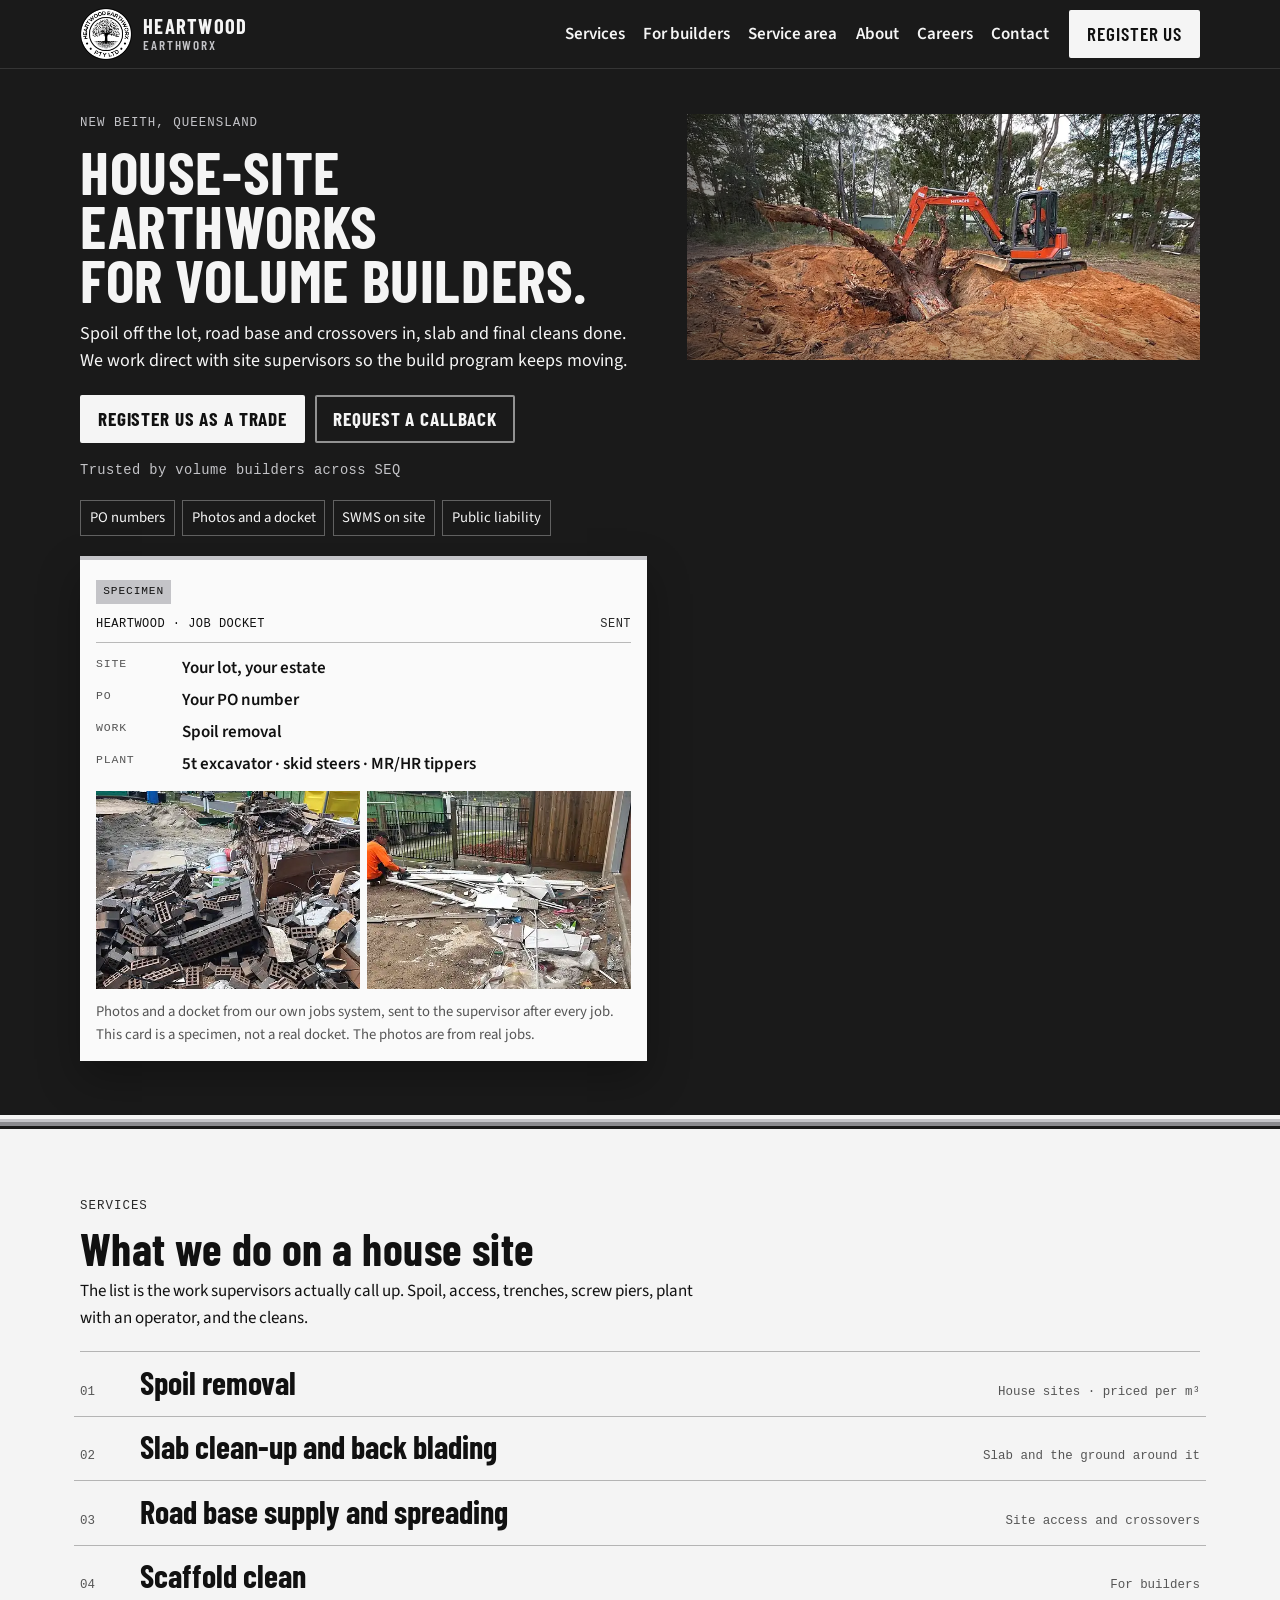
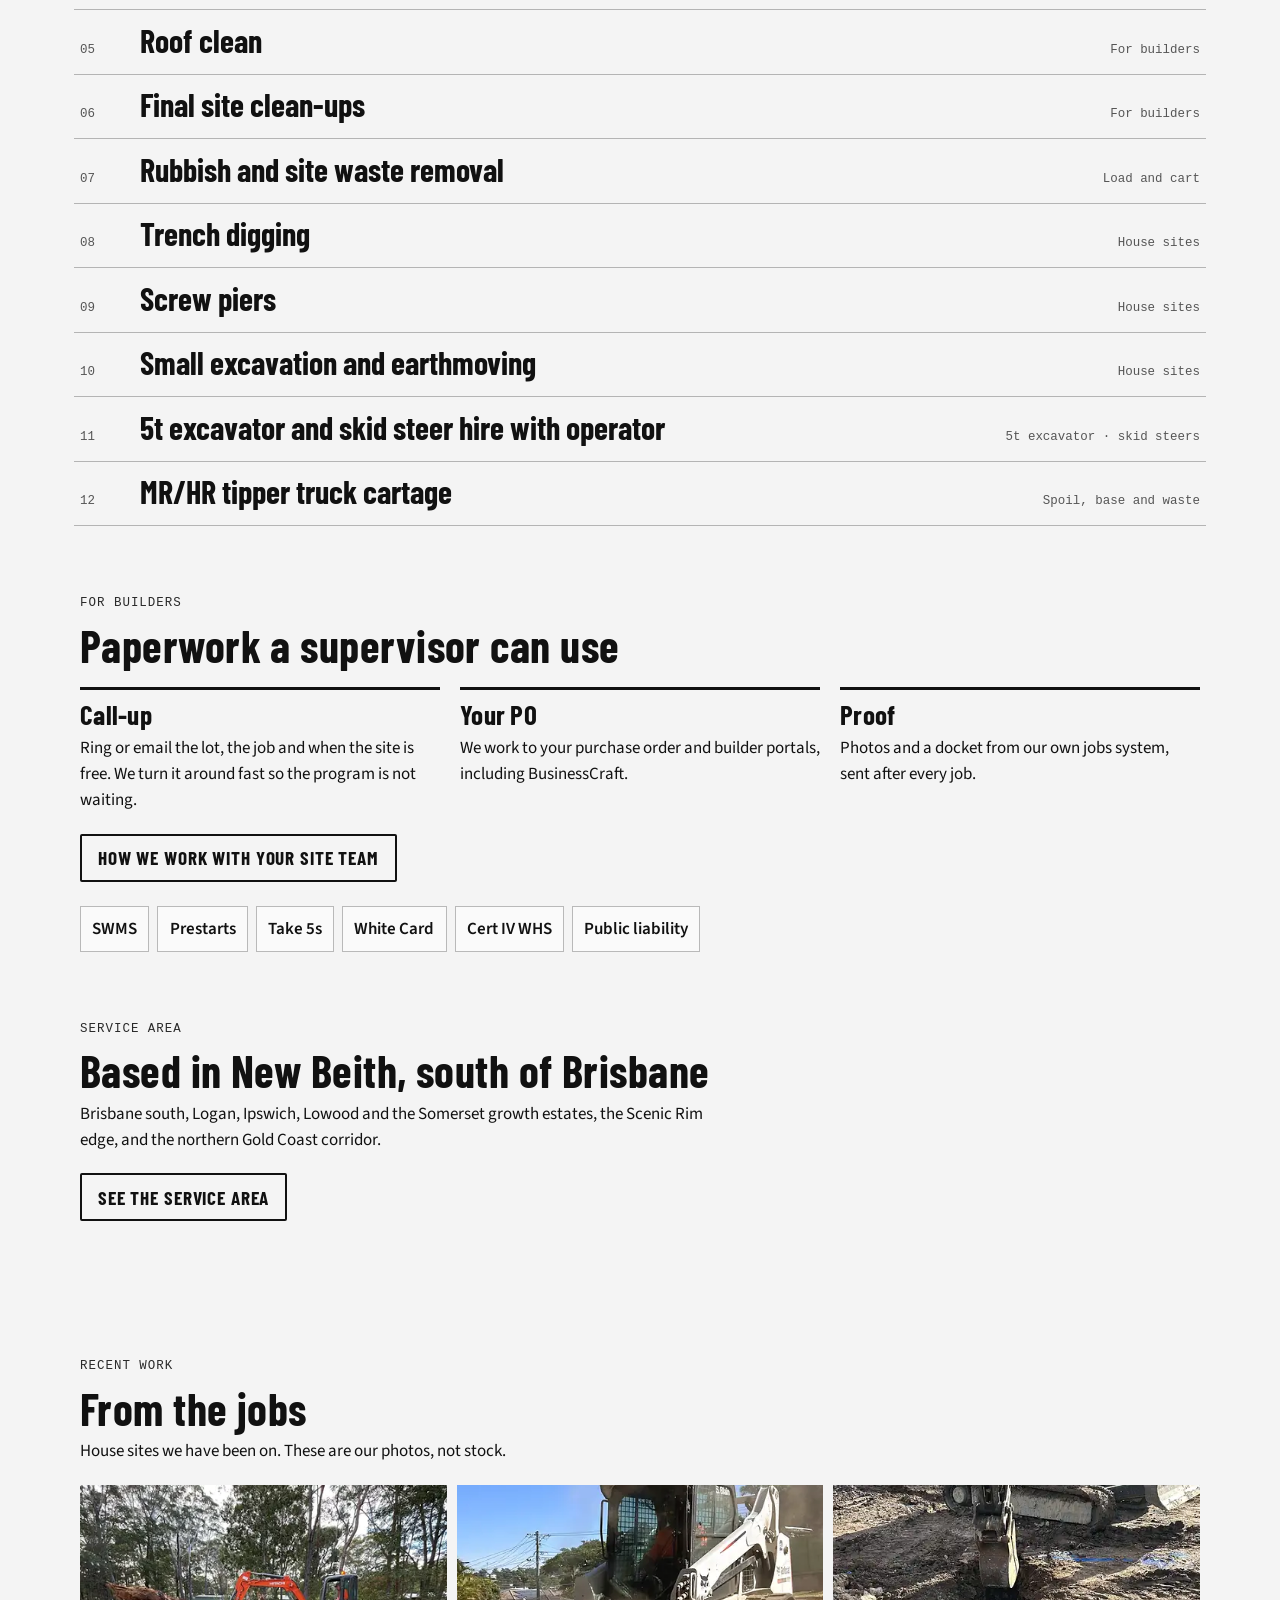
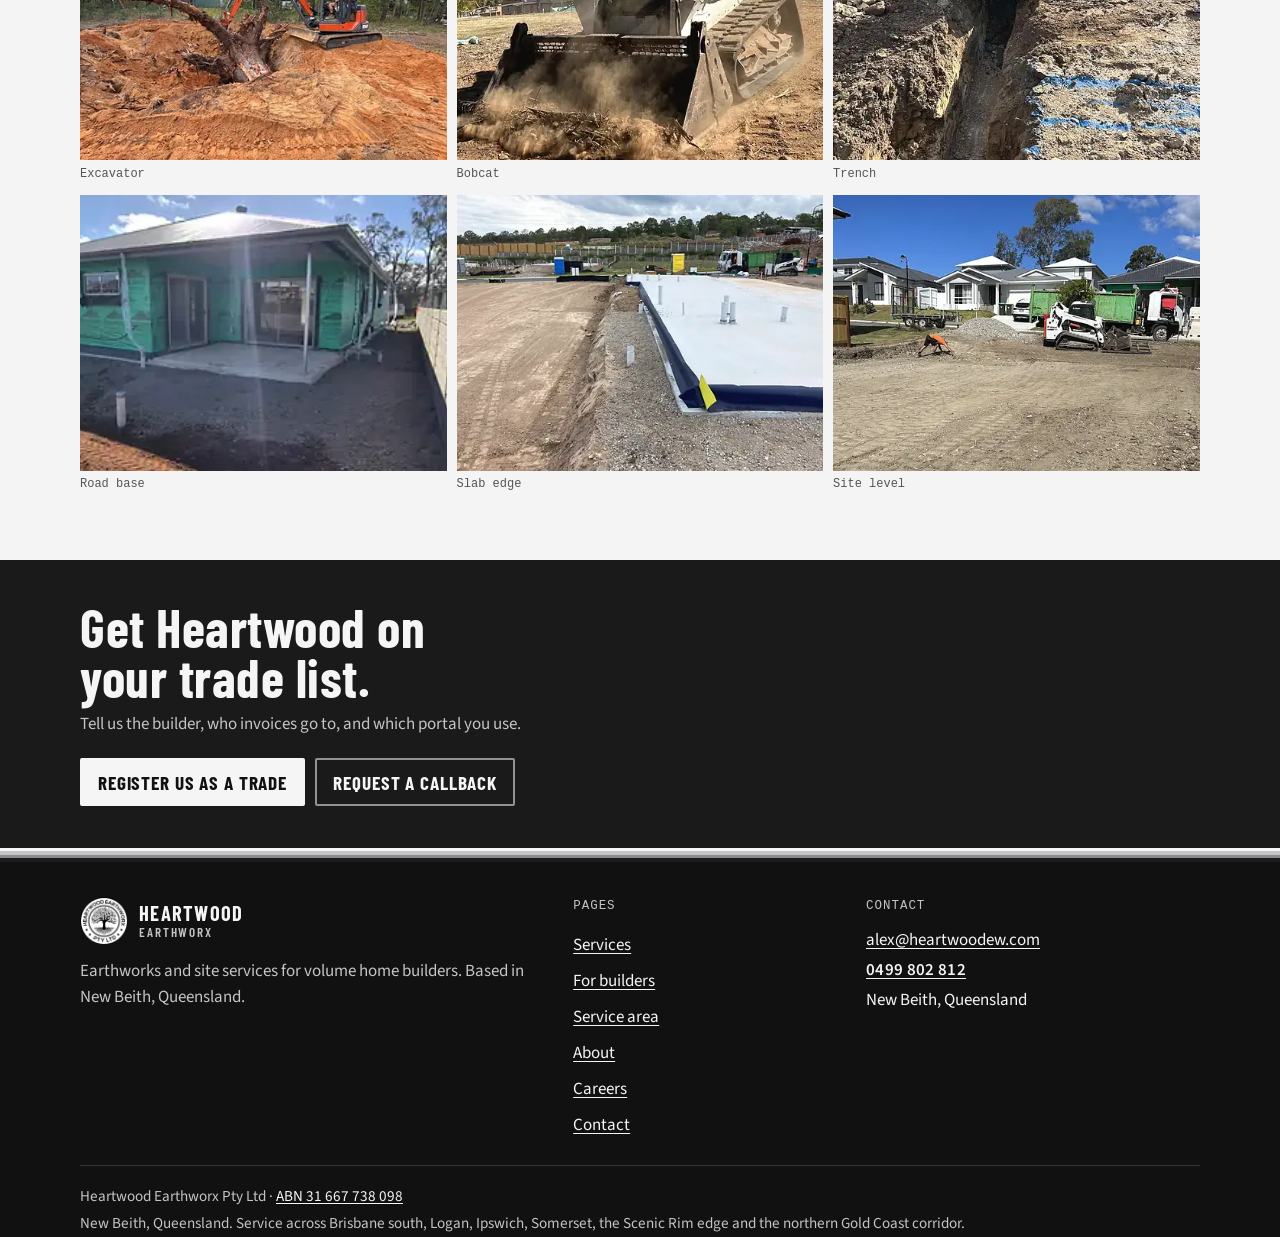
==== commit 1fea16da: "Update the plant list to a 5t excavator, skid steers and MR/HR tipper trucks." ====
--- a/index.html
+++ b/index.html
@@ -169,16 +169,16 @@
         "@type": "Offer",
         "itemOffered": {
           "@type": "Service",
-          "name": "Bobcat and excavator hire with operator",
-          "description": "A Bobcat T450 compact track loader with a 4-in-1 bucket, and an excavator. Both come with an operator."
-        }
-      },
-      {
-        "@type": "Offer",
-        "itemOffered": {
-          "@type": "Service",
-          "name": "Tipper truck (HR) cartage",
-          "description": "Cartage in an HR tipper for spoil, road base and site waste."
+          "name": "5t excavator and skid steer hire with operator",
+          "description": "A 5t excavator and skid steers. Both come with an operator."
+        }
+      },
+      {
+        "@type": "Offer",
+        "itemOffered": {
+          "@type": "Service",
+          "name": "MR/HR tipper truck cartage",
+          "description": "Cartage in MR and HR tipper trucks for spoil, road base and site waste."
         }
       }
     ]
@@ -253,7 +253,7 @@
             <dt>Site</dt><dd>Your lot, your estate</dd>
             <dt>PO</dt><dd>Your PO number</dd>
             <dt>Work</dt><dd>Spoil removal</dd>
-            <dt>Plant</dt><dd>T450 · HR tipper</dd>
+            <dt>Plant</dt><dd>5t excavator · skid steers · MR/HR tippers</dd>
           </dl>
           <div class="docket-photos">
             <picture>
@@ -351,14 +351,14 @@
           <li>
             <a href="services.html#plant">
               <span class="scope-num">11</span>
-              <span class="scope-name">Bobcat and excavator hire with operator</span>
-              <span class="scope-meta">T450 4-in-1 bucket · excavator</span>
+              <span class="scope-name">5t excavator and skid steer hire with operator</span>
+              <span class="scope-meta">5t excavator · skid steers</span>
             </a>
           </li>
           <li>
             <a href="services.html#tipper">
               <span class="scope-num">12</span>
-              <span class="scope-name">Tipper truck (HR) cartage</span>
+              <span class="scope-name">MR/HR tipper truck cartage</span>
               <span class="scope-meta">Spoil, base and waste</span>
             </a>
           </li>
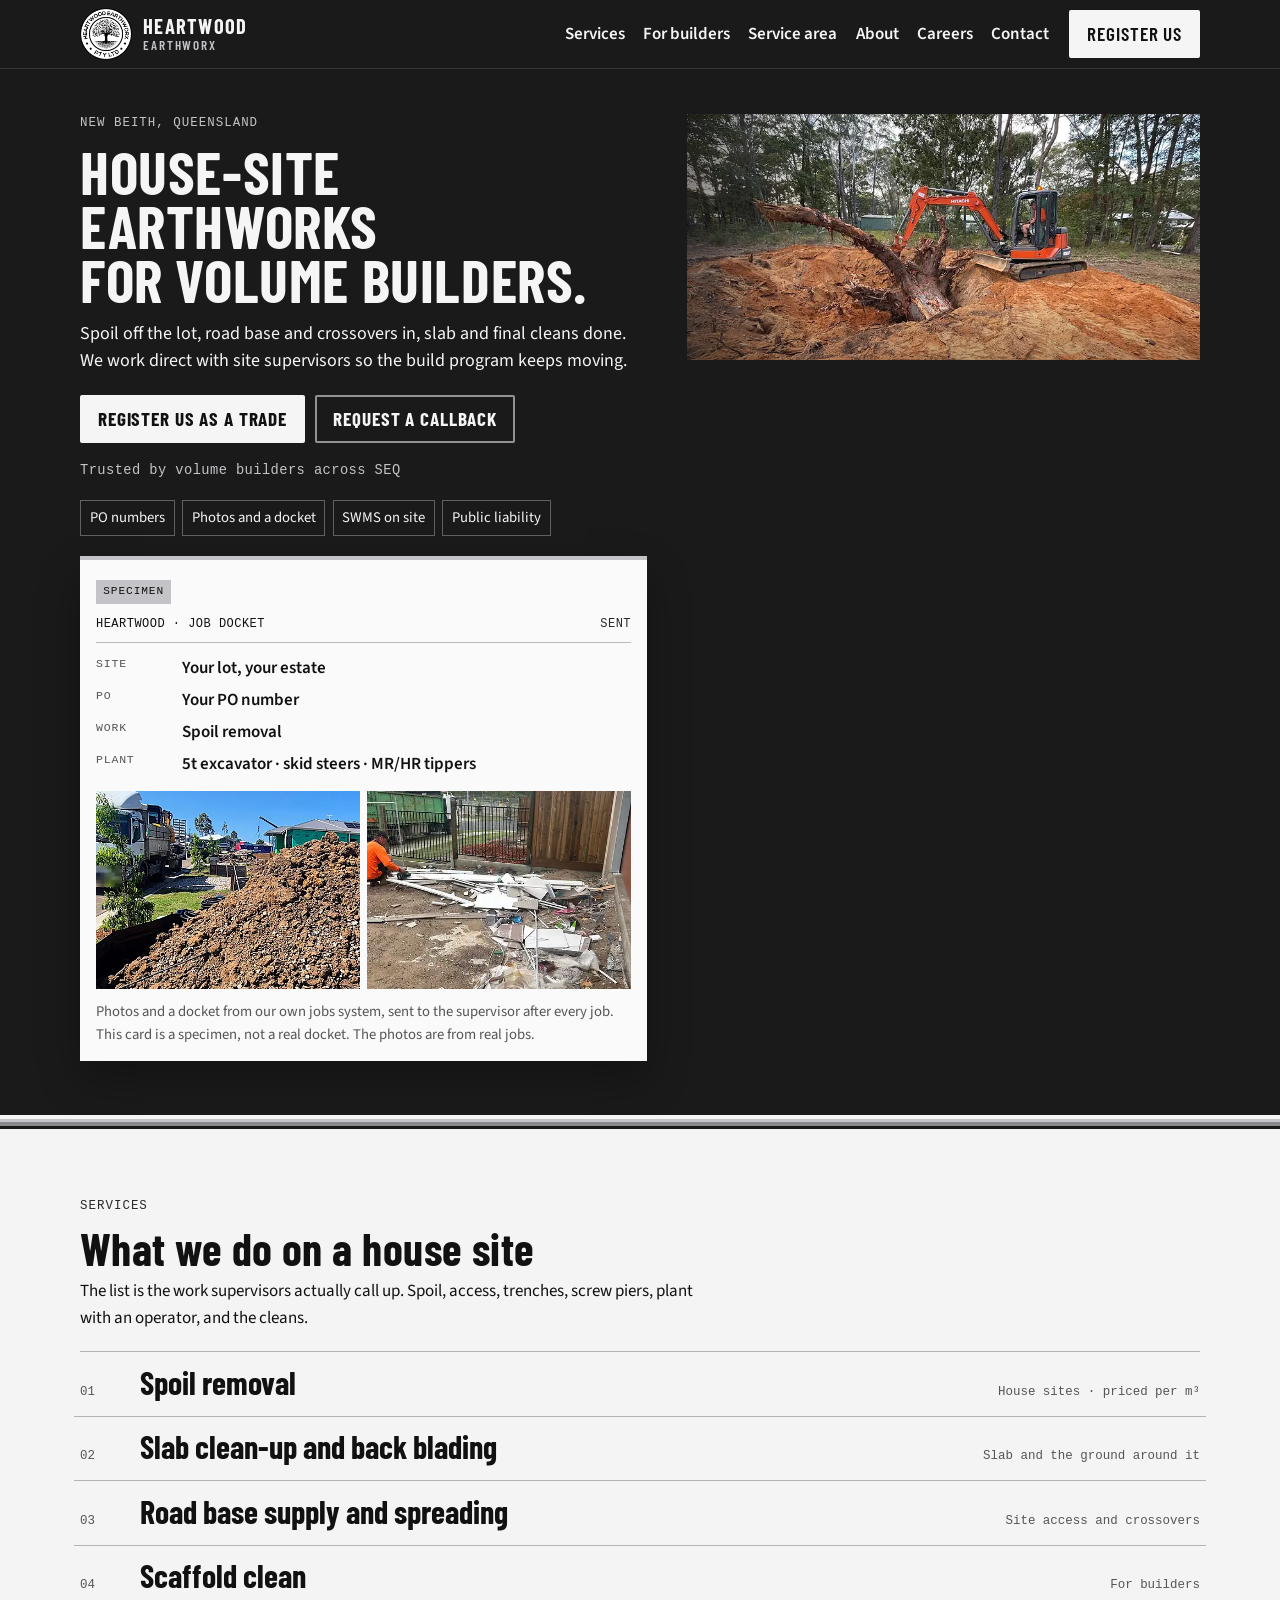
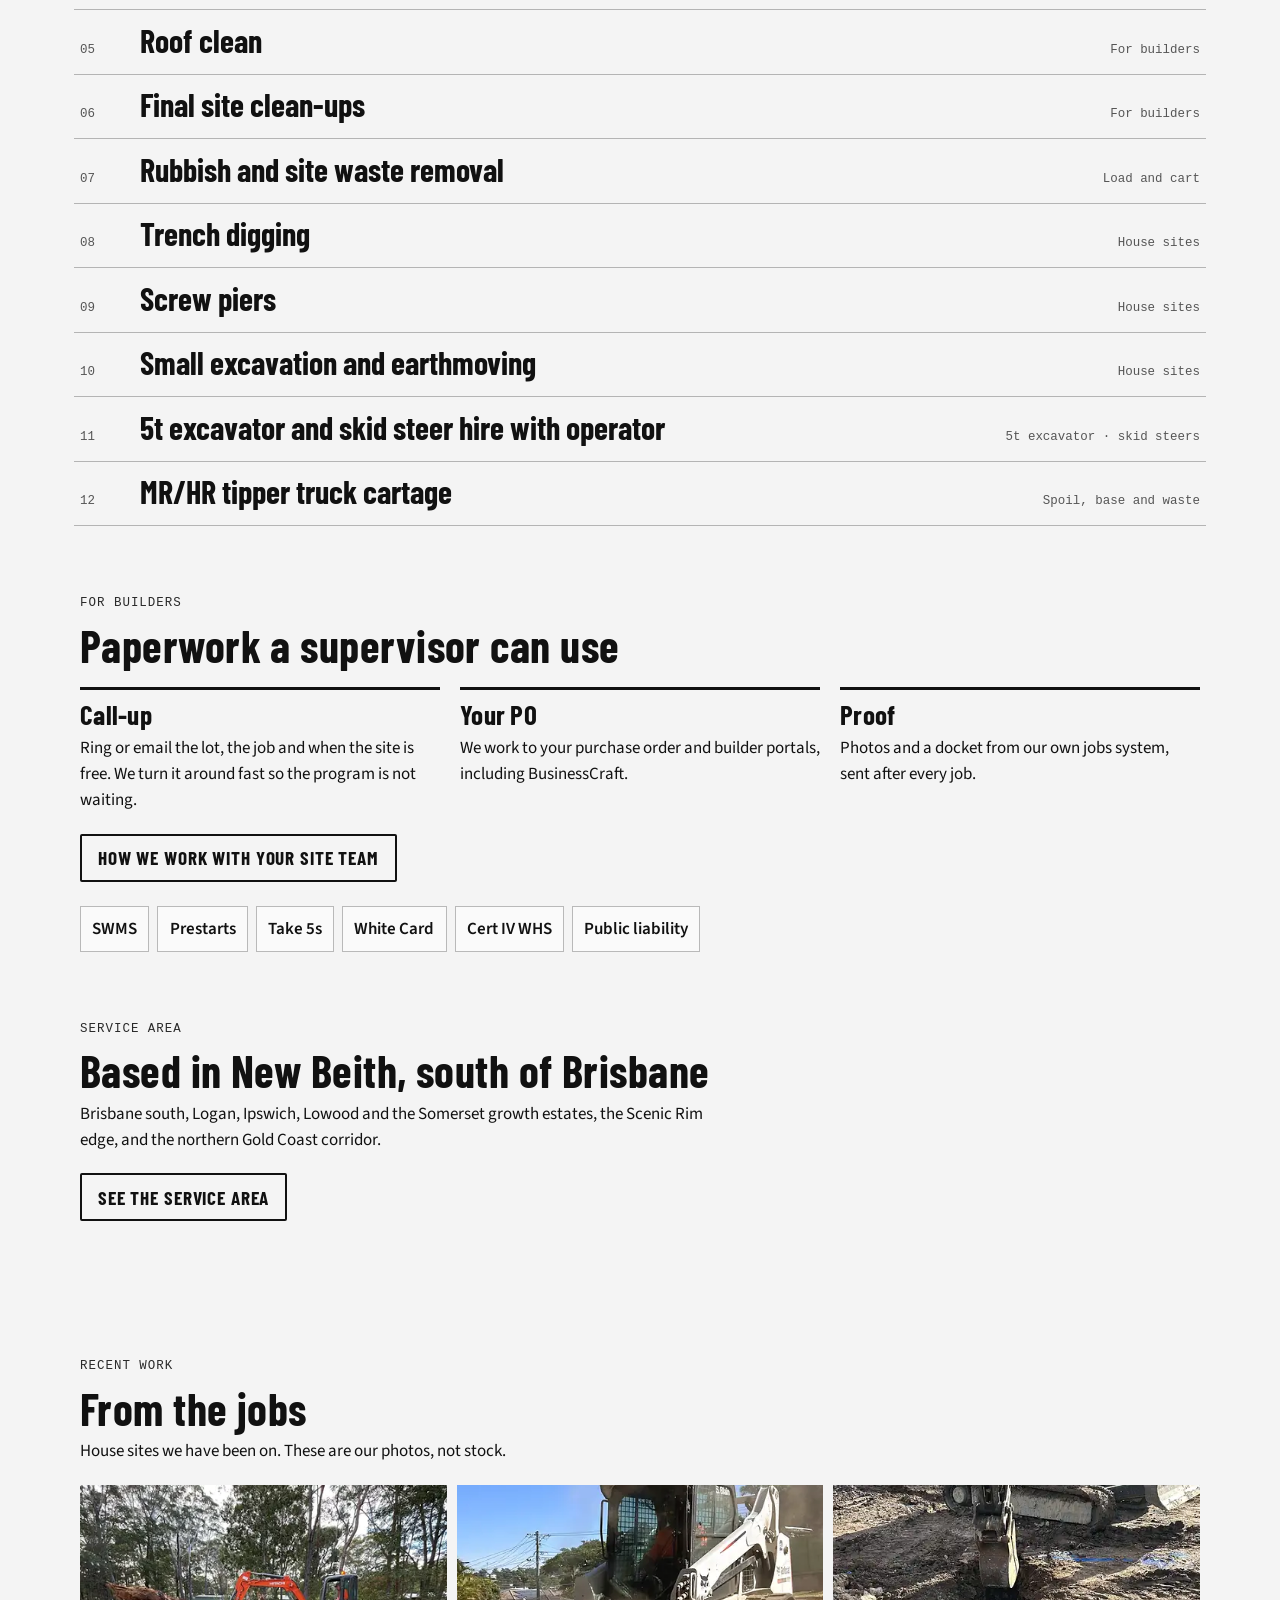
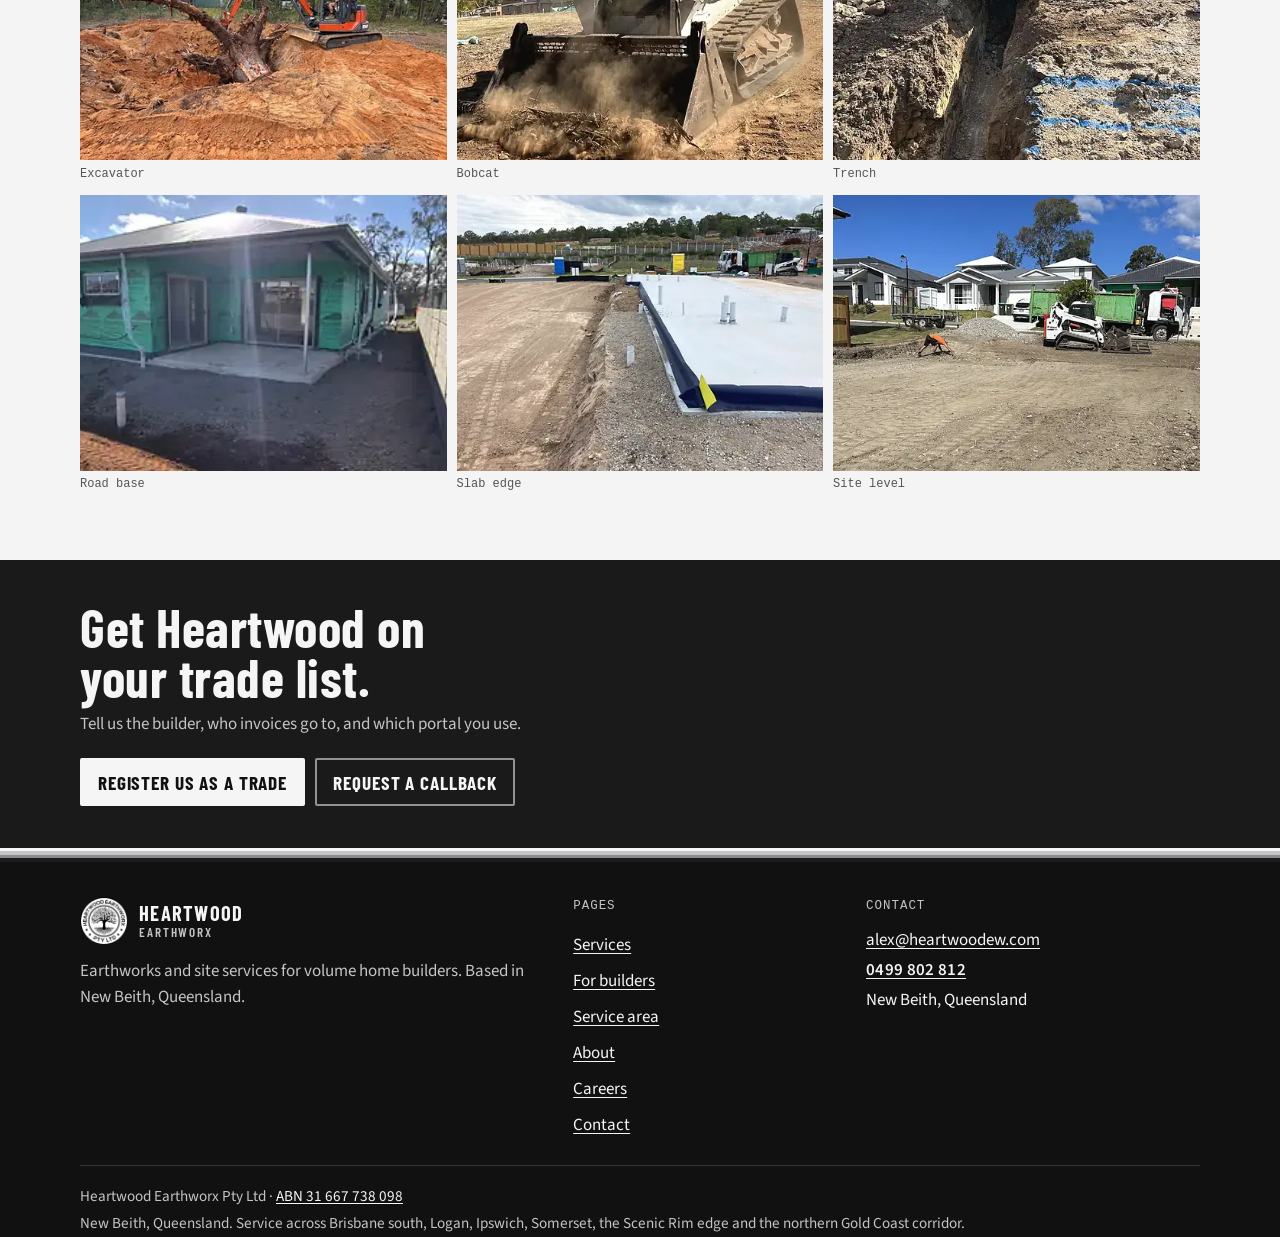
==== commit d4481675: "Replace the spoil removal photo with a dirt pile and tipper at Redbank Plains." ====
--- a/index.html
+++ b/index.html
@@ -258,7 +258,7 @@
           <div class="docket-photos">
             <picture>
               <source type="image/webp" srcset="images/jobs/spoil-480.webp 480w" sizes="180px">
-              <img src="images/jobs/spoil-480.jpg" alt="Pile of bricks, tiles and builders’ rubble on a house site" width="480" height="640" decoding="async">
+              <img src="images/jobs/spoil-480.jpg" alt="Dirt spoil pile on a house site in Redbank Plains, with a tipper truck behind it" width="480" height="619" decoding="async">
             </picture>
             <picture>
               <source type="image/webp" srcset="images/jobs/tipper-480.webp 480w" sizes="180px">
